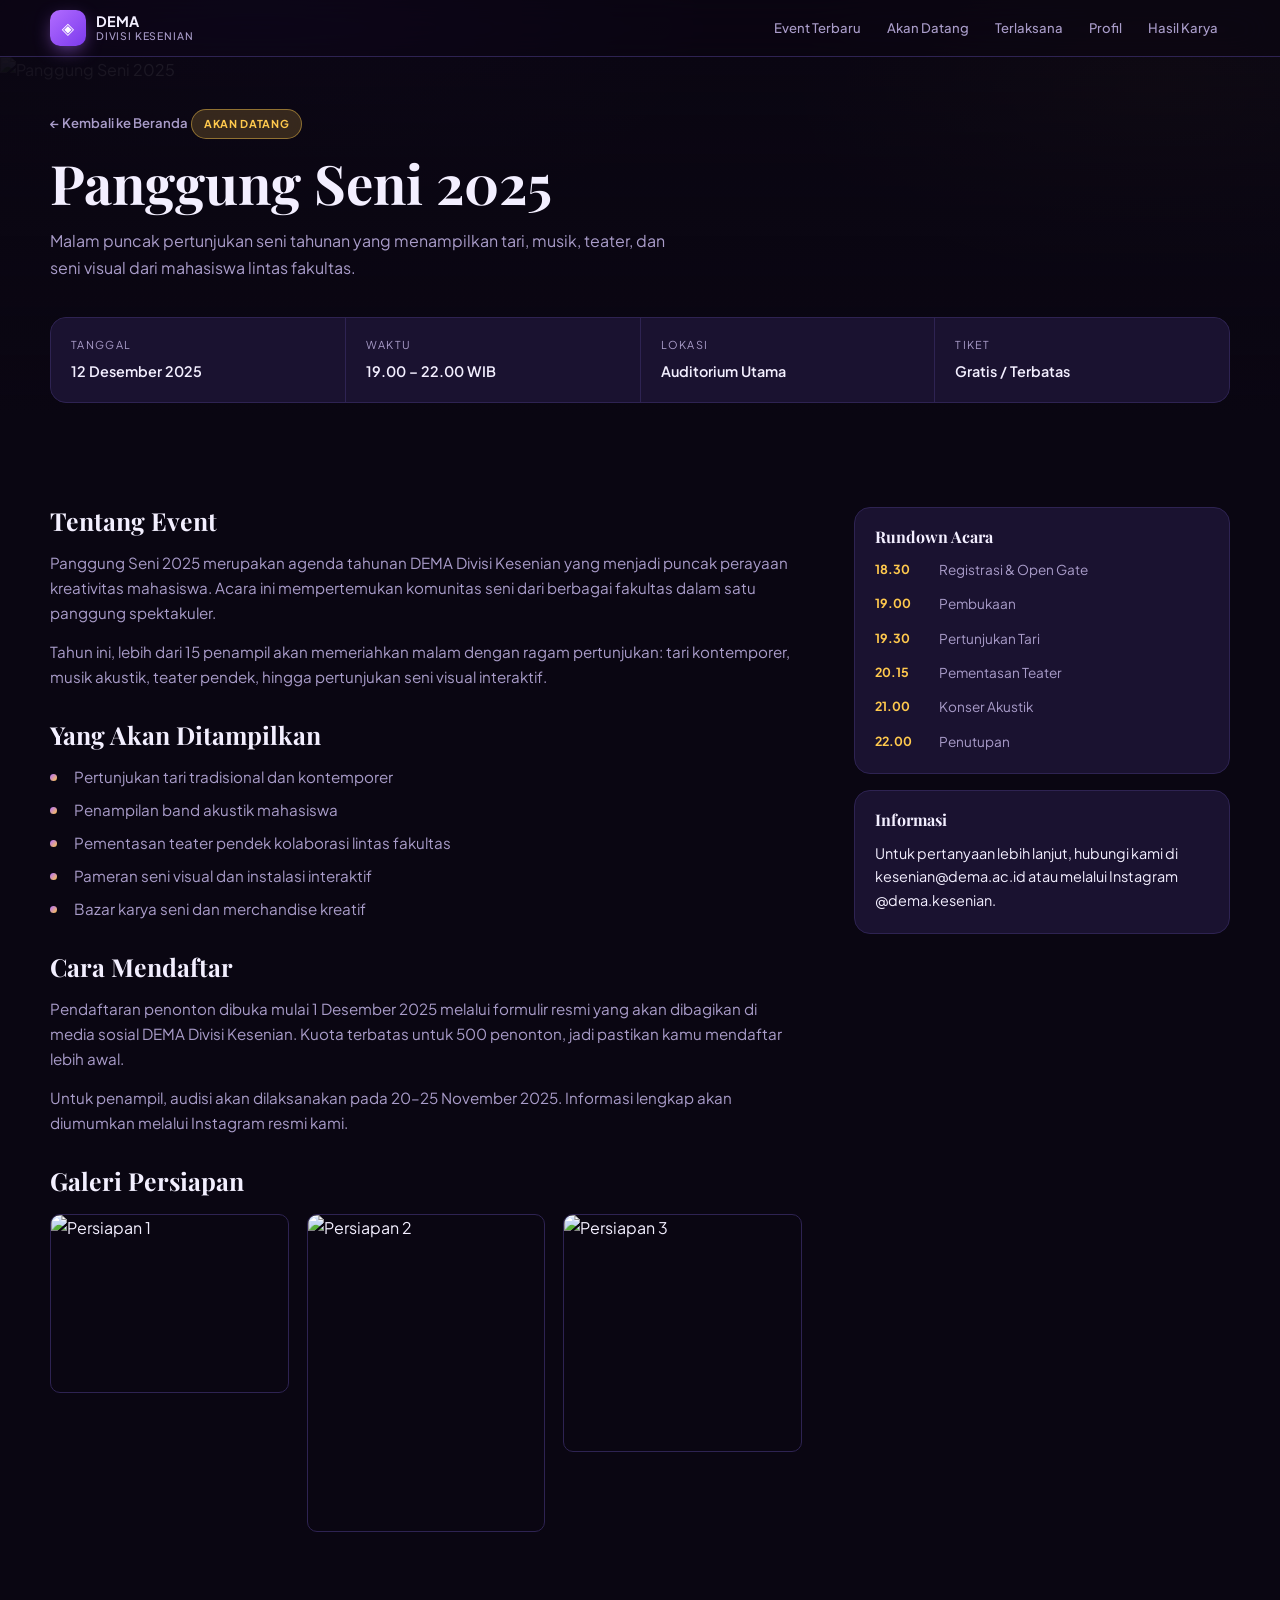
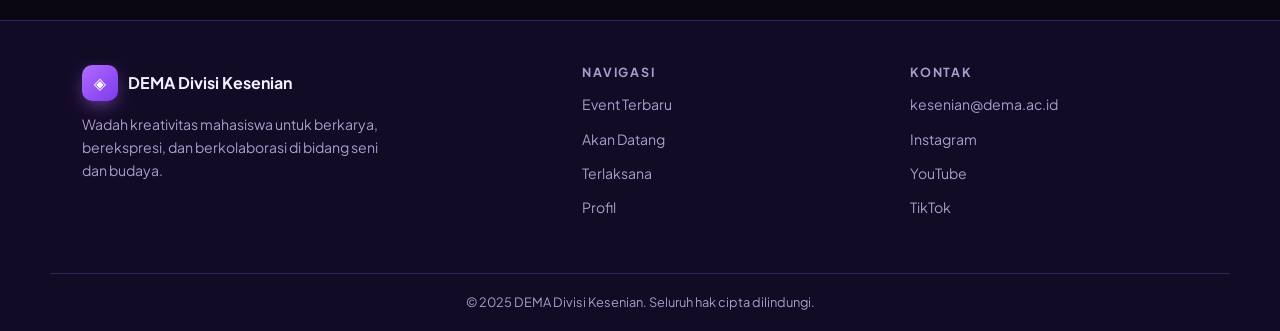
==== Event-1.html @ 5798ce96 "Rename event1.html to Event-1.html" ====
<!DOCTYPE html>
<html lang="id">
<head>
<meta charset="UTF-8">
<meta name="viewport" content="width=device-width, initial-scale=1.0">
<title>Panggung Seni 2025 — DEMA Divisi Kesenian</title>
<link rel="preconnect" href="https://fonts.googleapis.com">
<link rel="preconnect" href="https://fonts.gstatic.com" crossorigin>
<link href="https://fonts.googleapis.com/css2?family=Playfair+Display:wght@600;700;800&family=Plus+Jakarta+Sans:wght@400;500;600;700;800&display=swap" rel="stylesheet">
<link rel="stylesheet" href="style.css">
</head>
<body>

<!-- NAVBAR -->
<header class="navbar">
  <div class="nav-inner">
    <a href="index.html" class="brand">
      <span class="brand-mark">◈</span>
      <span class="brand-text">DEMA <small>Divisi Kesenian</small></span>
    </a>
    <nav class="nav-links">
      <a href="index.html#terbaru">Event Terbaru</a>
      <a href="index.html#akan-datang">Akan Datang</a>
      <a href="index.html#terlaksana">Terlaksana</a>
      <a href="index.html#profil">Profil</a>
      <a href="index.html#karya">Hasil Karya</a>
    </nav>
  </div>
</header>

<!-- EVENT HERO -->
<section class="event-hero">
  <div class="event-hero-bg">
    <img src="https://picsum.photos/seed/stageart/1600/900" alt="Panggung Seni 2025">
  </div>
  <div class="container">
    <a href="index.html" class="back-link">← Kembali ke Beranda</a>
    <span class="badge badge-upcoming">Akan Datang</span>
    <h1>Panggung Seni 2025</h1>
    <p class="lede">Malam puncak pertunjukan seni tahunan yang menampilkan tari, musik, teater, dan seni visual dari mahasiswa lintas fakultas.</p>

    <div class="event-info">
      <div class="info-item"><span class="info-label">Tanggal</span><span class="info-value">12 Desember 2025</span></div>
      <div class="info-item"><span class="info-label">Waktu</span><span class="info-value">19.00 – 22.00 WIB</span></div>
      <div class="info-item"><span class="info-label">Lokasi</span><span class="info-value">Auditorium Utama</span></div>
      <div class="info-item"><span class="info-label">Tiket</span><span class="info-value">Gratis / Terbatas</span></div>
    </div>
  </div>
</section>

<!-- KONTEN -->
<section class="article">
  <div class="container">
    <div class="article-grid">
      <div class="article-body">
        <h2>Tentang Event</h2>
        <p>Panggung Seni 2025 merupakan agenda tahunan DEMA Divisi Kesenian yang menjadi puncak perayaan kreativitas mahasiswa. Acara ini mempertemukan komunitas seni dari berbagai fakultas dalam satu panggung spektakuler.</p>
        <p>Tahun ini, lebih dari 15 penampil akan memeriahkan malam dengan ragam pertunjukan: tari kontemporer, musik akustik, teater pendek, hingga pertunjukan seni visual interaktif.</p>

        <h2>Yang Akan Ditampilkan</h2>
        <ul>
          <li>Pertunjukan tari tradisional dan kontemporer</li>
          <li>Penampilan band akustik mahasiswa</li>
          <li>Pementasan teater pendek kolaborasi lintas fakultas</li>
          <li>Pameran seni visual dan instalasi interaktif</li>
          <li>Bazar karya seni dan merchandise kreatif</li>
        </ul>

        <h2>Cara Mendaftar</h2>
        <p>Pendaftaran penonton dibuka mulai 1 Desember 2025 melalui formulir resmi yang akan dibagikan di media sosial DEMA Divisi Kesenian. Kuota terbatas untuk 500 penonton, jadi pastikan kamu mendaftar lebih awal.</p>
        <p>Untuk penampil, audisi akan dilaksanakan pada 20–25 November 2025. Informasi lengkap akan diumumkan melalui Instagram resmi kami.</p>

        <h2>Galeri Persiapan</h2>
        <div class="gallery" style="margin-top:18px;">
          <figure class="ar-43"><img src="https://picsum.photos/seed/prep1/800/600" alt="Persiapan 1"><figcaption>Latihan tari</figcaption></figure>
          <figure class="ar-tall"><img src="https://picsum.photos/seed/prep2/700/900" alt="Persiapan 2"><figcaption>Gladi panggung</figcaption></figure>
          <figure class="ar-1"><img src="https://picsum.photos/seed/prep3/700/700" alt="Persiapan 3"><figcaption>Desain kostum</figcaption></figure>
        </div>
      </div>

      <aside class="sidebar">
        <div class="side-card">
          <h3>Rundown Acara</h3>
          <ul class="timeline">
            <li><b>18.30</b><span>Registrasi &amp; Open Gate</span></li>
            <li><b>19.00</b><span>Pembukaan</span></li>
            <li><b>19.30</b><span>Pertunjukan Tari</span></li>
            <li><b>20.15</b><span>Pementasan Teater</span></li>
            <li><b>21.00</b><span>Konser Akustik</span></li>
            <li><b>22.00</b><span>Penutupan</span></li>
          </ul>
        </div>
        <div class="side-card">
          <h3>Informasi</h3>
          <p style="color:var(--muted);font-size:.9rem;">Untuk pertanyaan lebih lanjut, hubungi kami di <a href="mailto:kesenian@dema.ac.id" style="color:var(--primary);">kesenian@dema.ac.id</a> atau melalui Instagram @dema.kesenian.</p>
        </div>
      </aside>
    </div>
  </div>
</section>

<!-- FOOTER -->
<footer class="footer">
  <div class="container">
    <div class="footer-inner">
      <div>
        <div class="footer-brand"><span class="brand-mark">◈</span><strong>DEMA Divisi Kesenian</strong></div>
        <p>Wadah kreativitas mahasiswa untuk berkarya, berekspresi, dan berkolaborasi di bidang seni dan budaya.</p>
      </div>
      <div>
        <h4>Navigasi</h4>
        <ul>
          <li><a href="index.html#terbaru">Event Terbaru</a></li>
          <li><a href="index.html#akan-datang">Akan Datang</a></li>
          <li><a href="index.html#terlaksana">Terlaksana</a></li>
          <li><a href="index.html#profil">Profil</a></li>
        </ul>
      </div>
      <div>
        <h4>Kontak</h4>
        <ul>
          <li><a href="mailto:kesenian@dema.ac.id">kesenian@dema.ac.id</a></li>
          <li><a href="#">Instagram</a></li>
          <li><a href="#">YouTube</a></li>
          <li><a href="#">TikTok</a></li>
        </ul>
      </div>
    </div>
    <div class="footer-bottom">© 2025 DEMA Divisi Kesenian. Seluruh hak cipta dilindungi.</div>
  </div>
</footer>

</body>
</html>
---- style.css ----
/* ==========================================================================
   DEMA Divisi Kesenian
   ========================================================================== */

*, *::before, *::after { box-sizing: border-box; margin: 0; padding: 0; }

:root {
  --bg: #0a0612;
  --bg-elev: #120b26;
  --surface: #1a1230;
  --surface-hi: #241a42;
  --line: #2e2352;
  --purple: #b16cff;
  --purple-deep: #7c3aed;
  --gold: #ffc94d;
  --mint: #4ade80;
  --text: #f3efff;
  --text-dim: #a99cc9;

  --gutter: 20px;
  --content: 1180px;

  --r-sm: 10px;
  --r-md: 16px;
  --r-lg: 24px;
  --r-pill: 999px;

  --font-display: 'Playfair Display', Georgia, serif;
  --font-body: 'Plus Jakarta Sans', system-ui, sans-serif;

  --glow: 0 12px 40px -12px rgba(177, 108, 255, 0.5);
  --glow-strong: 0 20px 60px -15px rgba(177, 108, 255, 0.7);
}

html {
  scroll-behavior: smooth;
  scroll-padding-top: 100px;
}

body {
  font-family: var(--font-body);
  background: var(--bg);
  color: var(--text);
  line-height: 1.65;
  -webkit-font-smoothing: antialiased;
  overflow-x: hidden;
  background-image:
    radial-gradient(50% 40% at 20% 0%, rgba(124, 58, 237, 0.14), transparent 70%),
    radial-gradient(40% 30% at 90% 10%, rgba(255, 201, 77, 0.07), transparent 70%);
  background-attachment: fixed;
}

img { display: block; max-width: 100%; }
a { color: inherit; text-decoration: none; }
ul { list-style: none; }

h1, h2, h3, h4 {
  font-family: var(--font-display);
  font-weight: 700;
  line-height: 1.15;
}

.container,
.nav-inner,
.footer-inner {
  width: min(100% - var(--gutter) * 2, var(--content));
  margin-inline: auto;
}

/* Navbar */
.navbar {
  position: sticky;
  top: 0;
  z-index: 100;
  background: rgba(10, 6, 18, 0.82);
  backdrop-filter: blur(20px) saturate(140%);
  border-bottom: 1px solid var(--line);
}

.nav-inner {
  display: flex;
  flex-direction: column;
  gap: 6px;
  padding: 10px 0 10px;
}

.brand {
  display: flex;
  align-items: center;
  gap: 10px;
  font-weight: 700;
  align-self: flex-start;
}

.brand-mark {
  display: grid;
  place-items: center;
  width: 36px;
  height: 36px;
  border-radius: 10px;
  background: linear-gradient(135deg, var(--purple), var(--purple-deep));
  color: #fff;
  font-size: 1rem;
  box-shadow: 0 6px 20px -6px rgba(177, 108, 255, 0.85);
  transition: transform 0.4s cubic-bezier(0.34, 1.56, 0.64, 1);
}

.brand:hover .brand-mark { transform: rotate(-10deg) scale(1.08); }

.brand-text {
  display: flex;
  flex-direction: column;
  line-height: 1.1;
  font-size: 0.9rem;
}

.brand-text small {
  font-size: 0.65rem;
  color: var(--text-dim);
  font-weight: 500;
  letter-spacing: 0.08em;
  text-transform: uppercase;
}

.nav-links {
  display: flex;
  gap: 2px;
  overflow-x: auto;
  scrollbar-width: none;
  padding-bottom: 2px;
}

.nav-links::-webkit-scrollbar { display: none; }

.nav-links a {
  padding: 5px 10px;
  border-radius: var(--r-pill);
  font-size: 0.75rem;
  font-weight: 500;
  color: var(--text-dim);
  white-space: nowrap;
  transition: color 0.2s, background 0.2s;
}

.nav-links a:hover {
  color: var(--text);
  background: rgba(177, 108, 255, 0.15);
}

/* Buttons */
.btn {
  display: inline-flex;
  align-items: center;
  gap: 8px;
  padding: 12px 24px;
  border-radius: var(--r-pill);
  font-family: var(--font-body);
  font-size: 0.9rem;
  font-weight: 600;
  border: 1px solid transparent;
  cursor: pointer;
  white-space: nowrap;
  position: relative;
  overflow: hidden;
  transition: transform 0.25s, box-shadow 0.25s, background 0.25s, border-color 0.25s;
}

.btn-primary {
  background: linear-gradient(135deg, var(--purple), var(--purple-deep));
  color: #fff;
  box-shadow: var(--glow);
}

.btn-primary::after {
  content: "";
  position: absolute;
  inset: 0;
  background: linear-gradient(135deg, transparent 40%, rgba(255, 255, 255, 0.3));
  opacity: 0;
  transition: opacity 0.3s;
}

.btn-primary:hover {
  transform: translateY(-2px);
  box-shadow: var(--glow-strong);
}

.btn-primary:hover::after { opacity: 1; }

.btn-ghost {
  border-color: var(--line);
  color: var(--text);
  background: rgba(255, 255, 255, 0.03);
}

.btn-ghost:hover {
  border-color: var(--purple);
  color: #fff;
  background: rgba(177, 108, 255, 0.1);
}

/* Hero */
.hero {
  position: relative;
  overflow: hidden;
  padding: 72px 0 64px;
  text-align: center;
}

.hero-bg {
  position: absolute;
  inset: 0;
  z-index: -1;
  background:
    radial-gradient(70% 50% at 30% 0%, rgba(124, 58, 237, 0.4), transparent 70%),
    radial-gradient(50% 40% at 90% 30%, rgba(255, 201, 77, 0.13), transparent 70%);
}

.hero-bg::before {
  content: "";
  position: absolute;
  inset: 0;
  background-image: radial-gradient(rgba(177, 108, 255, 0.09) 1px, transparent 1px);
  background-size: 30px 30px;
  mask-image: radial-gradient(70% 60% at 50% 30%, #000, transparent);
}

.hero-bg::after {
  content: "";
  position: absolute;
  width: 380px;
  height: 380px;
  border-radius: 50%;
  top: -100px;
  right: -120px;
  background: radial-gradient(circle, rgba(177, 108, 255, 0.3), transparent 70%);
  filter: blur(30px);
  animation: drift 18s ease-in-out infinite alternate;
}

@keyframes drift {
  0%   { transform: translate(0, 0) scale(1); }
  100% { transform: translate(-70px, 90px) scale(1.15); }
}

.eyebrow {
  display: inline-block;
  padding: 6px 14px;
  border-radius: var(--r-pill);
  border: 1px solid var(--line);
  background: rgba(177, 108, 255, 0.1);
  color: var(--purple);
  font-size: 0.72rem;
  font-weight: 600;
  letter-spacing: 0.12em;
  text-transform: uppercase;
  margin-bottom: 18px;
}

.hero h1 {
  font-size: clamp(2rem, 7vw, 4.2rem);
  letter-spacing: -0.02em;
}

.hero h1 span {
  background: linear-gradient(135deg, var(--purple) 15%, var(--gold) 50%, var(--purple) 85%);
  background-size: 220% 220%;
  -webkit-background-clip: text;
  background-clip: text;
  color: transparent;
  animation: shift 7s ease-in-out infinite;
}

@keyframes shift {
  0%, 100% { background-position: 0% 50%; }
  50%      { background-position: 100% 50%; }
}

.hero p {
  max-width: 540px;
  margin: 16px auto 0;
  color: var(--text-dim);
  font-size: 0.98rem;
}

.hero-actions {
  display: flex;
  gap: 12px;
  justify-content: center;
  flex-wrap: wrap;
  margin-top: 26px;
}

/* Sections */
.section { padding: 60px 0; }

.section-alt {
  background: linear-gradient(180deg, transparent, rgba(18, 11, 38, 0.65), transparent);
}

.section-head {
  max-width: 620px;
  margin-bottom: 32px;
}

.section-head.center {
  margin-inline: auto;
  text-align: center;
}

.section-kicker {
  display: inline-flex;
  align-items: center;
  gap: 8px;
  font-size: 0.72rem;
  font-weight: 600;
  letter-spacing: 0.14em;
  text-transform: uppercase;
  color: var(--purple);
  margin-bottom: 10px;
}

.section-kicker::before {
  content: "";
  width: 20px;
  height: 2px;
  background: var(--purple);
  border-radius: 2px;
}

.section-head.center .section-kicker::before { display: none; }

.section-head h2 { font-size: clamp(1.55rem, 5vw, 2.6rem); }

.section-head p {
  color: var(--text-dim);
  margin-top: 10px;
  font-size: 0.95rem;
}

/* Badges */
.badge {
  position: absolute;
  top: 14px;
  left: 14px;
  z-index: 2;
  padding: 5px 12px;
  border-radius: var(--r-pill);
  font-size: 0.68rem;
  font-weight: 700;
  letter-spacing: 0.06em;
  text-transform: uppercase;
  backdrop-filter: blur(10px);
}

.badge-upcoming {
  background: rgba(255, 201, 77, 0.18);
  color: var(--gold);
  border: 1px solid rgba(255, 201, 77, 0.45);
}

.badge-done {
  background: rgba(74, 222, 128, 0.15);
  color: var(--mint);
  border: 1px solid rgba(74, 222, 128, 0.4);
}

.badge-new {
  background: rgba(177, 108, 255, 0.2);
  color: #c084fc;
  border: 1px solid rgba(177, 108, 255, 0.5);
}

/* Featured */
.featured {
  display: grid;
  grid-template-columns: 1fr;
  background: var(--surface);
  border: 1px solid var(--line);
  border-radius: var(--r-lg);
  overflow: hidden;
  box-shadow: var(--glow);
  transition: transform 0.4s, border-color 0.4s, box-shadow 0.4s;
}

.featured:hover {
  transform: translateY(-4px);
  border-color: rgba(177, 108, 255, 0.5);
  box-shadow: var(--glow-strong);
}

.featured-media {
  position: relative;
  aspect-ratio: 16 / 10;
  overflow: hidden;
}

.featured-media img {
  width: 100%;
  height: 100%;
  object-fit: cover;
  transition: transform 0.7s cubic-bezier(0.2, 0.8, 0.2, 1);
}

.featured:hover .featured-media img { transform: scale(1.06); }

.featured-body {
  padding: 26px 22px;
  display: flex;
  flex-direction: column;
  justify-content: center;
}

.featured-body h3 {
  font-size: clamp(1.4rem, 4vw, 2.2rem);
  margin: 12px 0;
}

.featured-body p {
  color: var(--text-dim);
  font-size: 0.95rem;
  margin-bottom: 20px;
}

/* Event grid */
.event-grid {
  display: grid;
  grid-template-columns: 1fr;
  gap: 22px;
}

.event-card {
  background: var(--surface);
  border: 1px solid var(--line);
  border-radius: var(--r-md);
  overflow: hidden;
  display: flex;
  flex-direction: column;
  transition: transform 0.35s, border-color 0.35s, box-shadow 0.35s;
}

.event-card:hover {
  transform: translateY(-5px);
  border-color: rgba(177, 108, 255, 0.5);
  box-shadow: var(--glow);
}

.event-media {
  position: relative;
  display: block;
  aspect-ratio: 16 / 10;
  overflow: hidden;
}

.event-media img {
  width: 100%;
  height: 100%;
  object-fit: cover;
  transition: transform 0.6s cubic-bezier(0.2, 0.8, 0.2, 1);
}

.event-card:hover .event-media img { transform: scale(1.08); }

.event-body {
  padding: 20px;
  display: flex;
  flex-direction: column;
  flex: 1;
}

.event-meta {
  display: flex;
  flex-wrap: wrap;
  gap: 4px 14px;
  font-size: 0.75rem;
  color: var(--text-dim);
  margin-bottom: 8px;
}

.event-meta span {
  display: inline-flex;
  align-items: center;
  gap: 6px;
}

.event-body h3 {
  font-size: 1.15rem;
  margin-bottom: 8px;
}

.event-body h3 a { transition: color 0.2s; }
.event-body h3 a:hover { color: var(--purple); }

.event-body p {
  color: var(--text-dim);
  font-size: 0.88rem;
  flex: 1;
  margin-bottom: 16px;
}

.link-arrow {
  display: inline-flex;
  align-items: center;
  gap: 6px;
  font-weight: 600;
  font-size: 0.85rem;
  color: var(--purple);
  transition: gap 0.2s, color 0.2s;
}

.link-arrow:hover {
  gap: 12px;
  color: var(--gold);
}

/* Profile */
.profile-grid {
  display: grid;
  grid-template-columns: 1fr;
  gap: 30px;
  align-items: center;
}

.profile-media {
  position: relative;
  border-radius: var(--r-lg);
  overflow: hidden;
  border: 1px solid var(--line);
  aspect-ratio: 4 / 5;
}

.profile-media img {
  width: 100%;
  height: 100%;
  object-fit: cover;
}

.profile-media::after {
  content: "";
  position: absolute;
  inset: 0;
  background: linear-gradient(180deg, transparent 50%, rgba(10, 6, 18, 0.85));
}

.profile-text h2 {
  font-size: clamp(1.55rem, 5vw, 2.4rem);
  margin-bottom: 14px;
}

.profile-text p {
  color: var(--text-dim);
  font-size: 0.95rem;
  margin-bottom: 12px;
}

.profile-stats {
  display: grid;
  grid-template-columns: repeat(3, 1fr);
  gap: 8px;
  margin-top: 24px;
}

.stat {
  background: var(--surface);
  border: 1px solid var(--line);
  border-radius: var(--r-sm);
  padding: 12px 6px;
  text-align: center;
  transition: border-color 0.3s, background 0.3s, transform 0.3s;
}

.stat:hover {
  border-color: var(--purple);
  background: var(--surface-hi);
  transform: translateY(-2px);
}

.stat b {
  display: block;
  font-family: var(--font-display);
  font-size: 1.5rem;
  background: linear-gradient(135deg, var(--purple), var(--gold));
  -webkit-background-clip: text;
  background-clip: text;
  color: transparent;
}

.stat span {
  display: block;
  margin-top: 4px;
  font-size: 0.65rem;
  line-height: 1.25;
  color: var(--text-dim);
}

/* Gallery */
.gallery {
  columns: 1;
  column-gap: 14px;
}

.gallery figure {
  margin: 0 0 14px;
  break-inside: avoid;
  position: relative;
  border-radius: var(--r-sm);
  overflow: hidden;
  border: 1px solid var(--line);
  transition: border-color 0.3s, transform 0.3s;
}

.gallery figure:hover {
  border-color: rgba(177, 108, 255, 0.6);
  transform: translateY(-3px);
}

.gallery img {
  width: 100%;
  height: 100%;
  object-fit: cover;
  transition: transform 0.5s;
}

.gallery figure:hover img { transform: scale(1.06); }

.gallery figcaption {
  position: absolute;
  inset: auto 0 0 0;
  padding: 24px 14px 12px;
  background: linear-gradient(180deg, transparent, rgba(10, 6, 18, 0.95));
  font-size: 0.8rem;
  font-weight: 600;
  opacity: 0;
  transition: opacity 0.3s;
}

.gallery figure:hover figcaption { opacity: 1; }

.ar-1    { aspect-ratio: 1 / 1; }
.ar-tall { aspect-ratio: 3 / 4; }
.ar-wide { aspect-ratio: 16 / 9; }
.ar-43   { aspect-ratio: 4 / 3; }
.ar-32   { aspect-ratio: 3 / 2; }

/* Footer */
.footer {
  background: var(--bg-elev);
  border-top: 1px solid var(--line);
  padding: 44px 0 0;
}

.footer-inner {
  display: grid;
  grid-template-columns: 1fr;
  gap: 30px;
  padding-bottom: 32px;
}

.footer h4 {
  font-family: var(--font-body);
  font-size: 0.78rem;
  letter-spacing: 0.14em;
  text-transform: uppercase;
  color: var(--text-dim);
  margin-bottom: 12px;
}

.footer p {
  color: var(--text-dim);
  font-size: 0.88rem;
  max-width: 320px;
}

.footer ul li { margin-bottom: 8px; }

.footer ul a {
  color: var(--text-dim);
  font-size: 0.88rem;
  transition: color 0.2s;
}

.footer ul a:hover { color: var(--purple); }

.footer-brand {
  display: flex;
  align-items: center;
  gap: 10px;
  margin-bottom: 12px;
}

.footer-bottom {
  border-top: 1px solid var(--line);
  padding: 18px 0;
  text-align: center;
  font-size: 0.8rem;
  color: var(--text-dim);
}

/* Event detail page */
.event-hero {
  position: relative;
  padding: 52px 0 44px;
  overflow: hidden;
}

.event-hero-bg {
  position: absolute;
  inset: 0;
  z-index: -1;
}

.event-hero-bg img {
  width: 100%;
  height: 100%;
  object-fit: cover;
}

.event-hero-bg::after {
  content: "";
  position: absolute;
  inset: 0;
  background:
    linear-gradient(180deg, rgba(10, 6, 18, 0.5), var(--bg) 92%),
    linear-gradient(90deg, rgba(10, 6, 18, 0.9), rgba(10, 6, 18, 0.4));
}

.back-link {
  display: inline-flex;
  align-items: center;
  gap: 6px;
  font-size: 0.82rem;
  font-weight: 600;
  color: var(--text-dim);
  margin-bottom: 18px;
  transition: color 0.2s, gap 0.2s;
}

.back-link:hover {
  color: var(--purple);
  gap: 10px;
}

.event-hero .badge {
  position: static;
  display: inline-block;
  margin-bottom: 12px;
}

.event-hero h1 {
  font-size: clamp(1.8rem, 6vw, 3.4rem);
  max-width: 820px;
}

.event-hero .lede {
  color: var(--text-dim);
  font-size: 1rem;
  max-width: 640px;
  margin-top: 14px;
}

.event-info {
  display: grid;
  grid-template-columns: repeat(2, 1fr);
  gap: 1px;
  margin-top: 28px;
  background: var(--line);
  border: 1px solid var(--line);
  border-radius: var(--r-md);
  overflow: hidden;
}

.info-item {
  background: var(--surface);
  padding: 14px 16px;
}

.info-label {
  display: block;
  font-size: 0.68rem;
  letter-spacing: 0.12em;
  text-transform: uppercase;
  color: var(--text-dim);
  margin-bottom: 4px;
}

.info-value {
  font-weight: 600;
  font-size: 0.9rem;
}

.article {
  padding: 44px 0 64px;
}

.article-grid {
  display: grid;
  grid-template-columns: 1fr;
  gap: 32px;
  align-items: start;
}

.article-body h2 {
  font-size: 1.35rem;
  margin: 26px 0 12px;
}

.article-body h2:first-child { margin-top: 0; }

.article-body p {
  color: var(--text-dim);
  font-size: 0.95rem;
  margin-bottom: 14px;
}

.article-body ul { margin: 0 0 16px; }

.article-body ul li {
  position: relative;
  padding-left: 24px;
  margin-bottom: 8px;
  color: var(--text-dim);
  font-size: 0.95rem;
}

.article-body ul li::before {
  content: "";
  position: absolute;
  left: 0;
  top: 10px;
  width: 7px;
  height: 7px;
  border-radius: 50%;
  background: linear-gradient(135deg, var(--purple), var(--gold));
}

.sidebar {
  display: flex;
  flex-direction: column;
  gap: 16px;
}

.side-card {
  background: var(--surface);
  border: 1px solid var(--line);
  border-radius: var(--r-md);
  padding: 20px;
}

.side-card h3 {
  font-size: 1rem;
  margin-bottom: 12px;
}

.timeline {
  display: flex;
  flex-direction: column;
  gap: 12px;
}

.timeline li {
  display: flex;
  gap: 12px;
  font-size: 0.85rem;
}

.timeline b {
  color: var(--gold);
  font-family: var(--font-body);
  font-size: 0.78rem;
  font-weight: 700;
  min-width: 52px;
}

.timeline span { color: var(--text-dim); }

/* Tablet, 640px and up */
@media (min-width: 640px) {
  :root {
    --gutter: 32px;
  }

  html { scroll-padding-top: 88px; }

  .nav-inner {
    flex-direction: row;
    align-items: center;
    justify-content: space-between;
    gap: 16px;
    padding: 10px 0;
  }

  .brand { align-self: auto; }

  .nav-links {
    overflow-x: visible;
    flex-wrap: wrap;
    justify-content: flex-end;
    padding-bottom: 0;
  }

  .nav-links a {
    padding: 6px 12px;
    font-size: 0.82rem;
  }

  .hero { padding: 110px 0 90px; }
  .hero p { font-size: 1.05rem; }

  .section { padding: 88px 0; }
  .section-head { margin-bottom: 44px; }

  .featured { grid-template-columns: 1.05fr 1fr; }
  .featured-media {
    aspect-ratio: auto;
    position: relative;
    min-height: 380px;
  }
  .featured-media img {
    position: absolute;
    inset: 0;
    width: 100%;
    height: 100%;
  }
  .featured-body { padding: 40px 36px; }

  .event-grid {
    grid-template-columns: repeat(2, 1fr);
    gap: 24px;
  }

  .profile-grid { gap: 44px; }
  .profile-stats { gap: 12px; margin-top: 28px; }
  .stat { padding: 16px 10px; }
  .stat b { font-size: 1.75rem; }
  .stat span { font-size: 0.72rem; }

  .gallery {
    columns: 2;
    column-gap: 16px;
  }
  .gallery figure { margin-bottom: 16px; }

  .footer-inner {
    grid-template-columns: 1.6fr 1fr 1fr;
    gap: 40px;
    padding-bottom: 44px;
  }

  .event-info {
    grid-template-columns: repeat(4, 1fr);
    margin-top: 36px;
  }
  .info-item { padding: 18px 20px; }

  .article { padding: 60px 0 88px; }
  .article-body h2 { font-size: 1.55rem; margin: 32px 0 14px; }
}

/* Desktop, 960px and up */
@media (min-width: 960px) {
  .event-grid { grid-template-columns: repeat(auto-fill, minmax(300px, 1fr)); }

  .profile-grid {
    grid-template-columns: 1fr 1fr;
    gap: 56px;
  }

  .article-grid {
    grid-template-columns: 2fr 1fr;
    gap: 52px;
  }

  .sidebar {
    position: sticky;
    top: 96px;
  }

  .gallery {
    columns: 3;
    column-gap: 18px;
  }
  .gallery figure { margin-bottom: 18px; }
}

/* Large, 1200px and up */
@media (min-width: 1200px) {
  .hero { padding: 140px 0 110px; }
  .featured-body { padding: 48px 44px; }
}
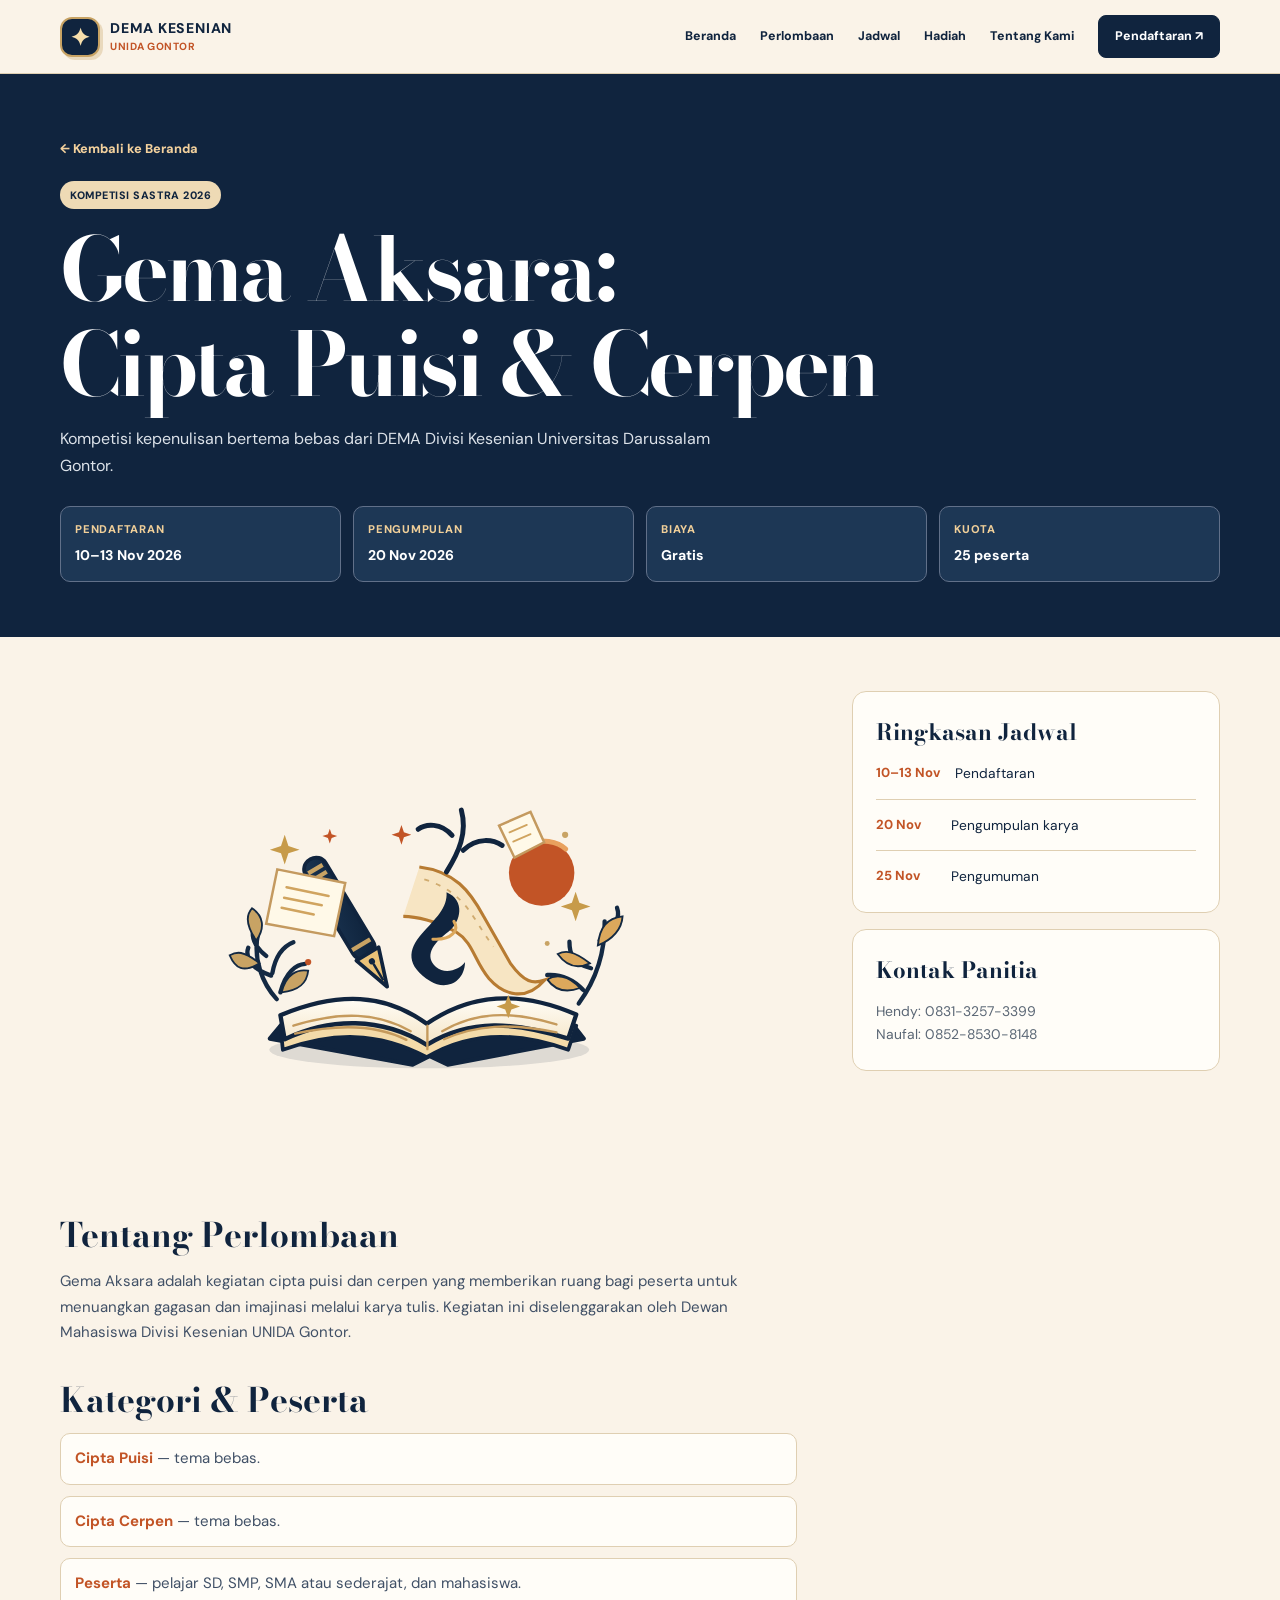
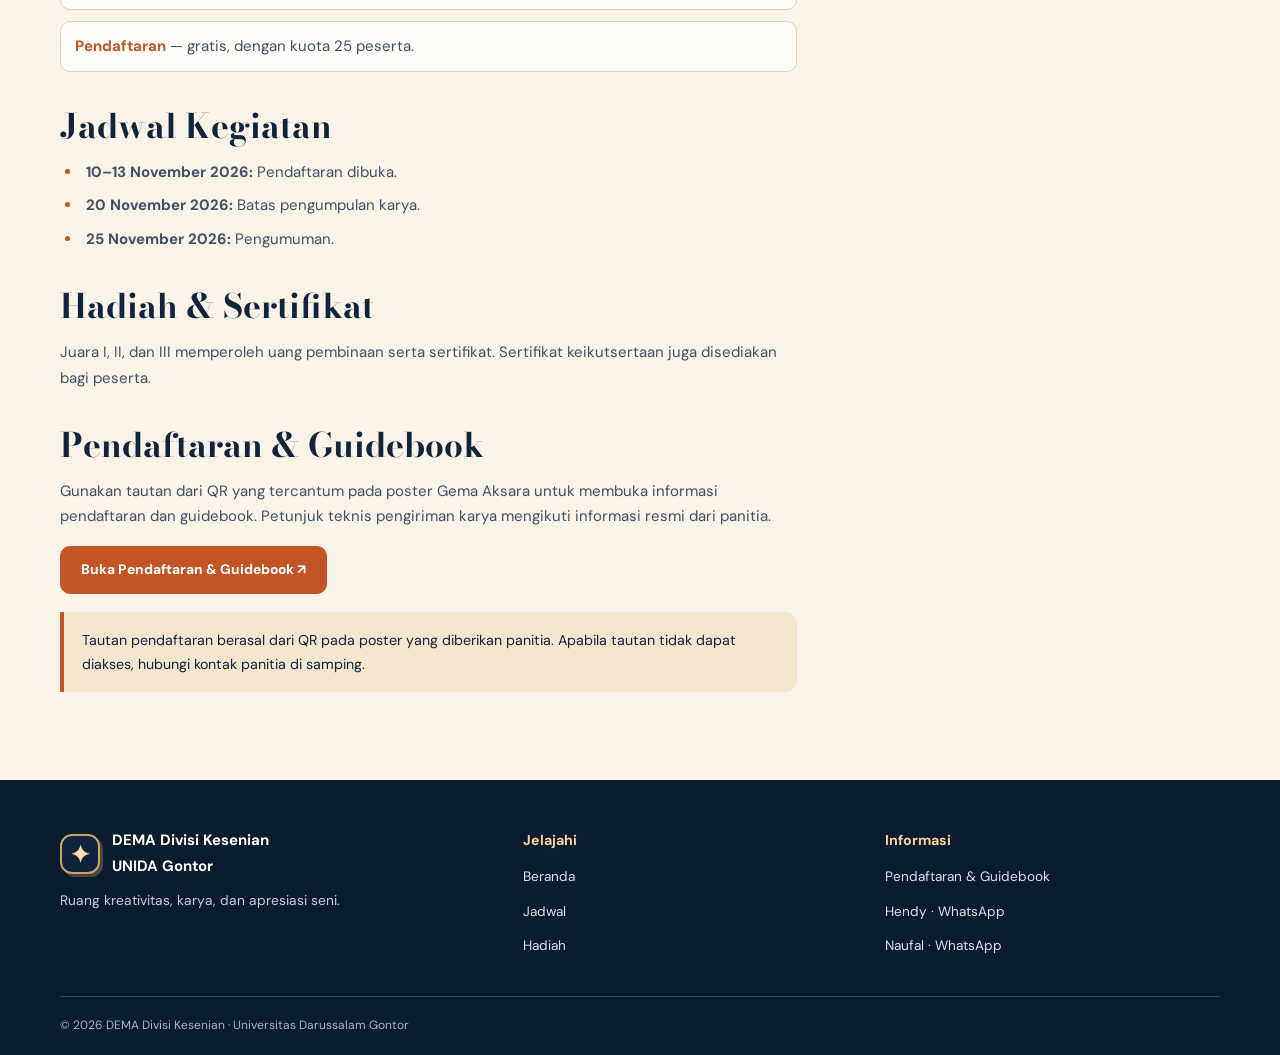
==== commit f6648841: "Update event detail to Gema Aksara 2026 with consistent mobile design" ====
--- a/Event-1.html
+++ b/Event-1.html
@@ -1,134 +1,118 @@
 <!DOCTYPE html>
 <html lang="id">
 <head>
-<meta charset="UTF-8">
-<meta name="viewport" content="width=device-width, initial-scale=1.0">
-<title>Panggung Seni 2025 — DEMA Divisi Kesenian</title>
-<link rel="preconnect" href="https://fonts.googleapis.com">
-<link rel="preconnect" href="https://fonts.gstatic.com" crossorigin>
-<link href="https://fonts.googleapis.com/css2?family=Playfair+Display:wght@600;700;800&family=Plus+Jakarta+Sans:wght@400;500;600;700;800&display=swap" rel="stylesheet">
-<link rel="stylesheet" href="style.css">
+  <meta charset="UTF-8">
+  <meta name="viewport" content="width=device-width, initial-scale=1">
+  <meta name="theme-color" content="#10243e">
+  <meta name="description" content="Detail dan panduan Gema Aksara 2026, perlombaan cipta puisi dan cerpen DEMA Divisi Kesenian UNIDA Gontor.">
+  <title>Detail Gema Aksara 2026 — DEMA Divisi Kesenian</title>
+  <link rel="preconnect" href="https://fonts.googleapis.com">
+  <link rel="preconnect" href="https://fonts.gstatic.com" crossorigin>
+  <link href="https://fonts.googleapis.com/css2?family=Bodoni+Moda:wght@600;700;800&family=DM+Sans:wght@400;500;600;700;800&display=swap" rel="stylesheet">
+  <link rel="stylesheet" href="style.css">
 </head>
 <body>
-
-<!-- NAVBAR -->
-<header class="navbar">
-  <div class="nav-inner">
-    <a href="index.html" class="brand">
-      <span class="brand-mark">◈</span>
-      <span class="brand-text">DEMA <small>Divisi Kesenian</small></span>
+<a class="skip-link" href="#main">Lewati navigasi</a>
+<header class="site-header">
+  <div class="header-inner">
+    <a href="index.html" class="site-brand" aria-label="Kembali ke beranda">
+      <span class="brand-icon" aria-hidden="true">✦</span>
+      <span class="brand-title">DEMA KESENIAN<small>UNIDA GONTOR</small></span>
     </a>
-    <nav class="nav-links">
-      <a href="index.html#terbaru">Event Terbaru</a>
-      <a href="index.html#akan-datang">Akan Datang</a>
-      <a href="index.html#terlaksana">Terlaksana</a>
-      <a href="index.html#profil">Profil</a>
-      <a href="index.html#karya">Hasil Karya</a>
+    <nav class="nav-desktop" aria-label="Navigasi utama">
+      <a href="index.html#beranda">Beranda</a>
+      <a href="index.html#lomba">Perlombaan</a>
+      <a href="index.html#jadwal">Jadwal</a>
+      <a href="index.html#hadiah">Hadiah</a>
+      <a href="index.html#profil">Tentang Kami</a>
+      <a class="nav-cta" href="#pendaftaran">Pendaftaran ↗</a>
     </nav>
+    <details class="mobile-nav">
+      <summary aria-label="Buka menu navigasi">Menu <span aria-hidden="true">☰</span></summary>
+      <nav aria-label="Navigasi seluler">
+        <a href="index.html">Beranda</a>
+        <a href="#tentang">Tentang Lomba</a>
+        <a href="#timeline">Jadwal</a>
+        <a href="#penghargaan">Hadiah</a>
+        <a href="#pendaftaran">Pendaftaran</a>
+      </nav>
+    </details>
   </div>
 </header>
 
-<!-- EVENT HERO -->
-<section class="event-hero">
-  <div class="event-hero-bg">
-    <img src="https://picsum.photos/seed/stageart/1600/900" alt="Panggung Seni 2025">
-  </div>
-  <div class="container">
-    <a href="index.html" class="back-link">← Kembali ke Beranda</a>
-    <span class="badge badge-upcoming">Akan Datang</span>
-    <h1>Panggung Seni 2025</h1>
-    <p class="lede">Malam puncak pertunjukan seni tahunan yang menampilkan tari, musik, teater, dan seni visual dari mahasiswa lintas fakultas.</p>
+<main id="main">
+  <section class="event-hero" aria-labelledby="event-title">
+    <div class="container">
+      <a href="index.html" class="back-link">← Kembali ke Beranda</a><br>
+      <span class="badge badge-upcoming">Kompetisi Sastra 2026</span>
+      <h1 id="event-title">Gema Aksara:<br>Cipta Puisi &amp; Cerpen</h1>
+      <p class="lede">Kompetisi kepenulisan bertema bebas dari DEMA Divisi Kesenian Universitas Darussalam Gontor.</p>
+      <div class="event-info">
+        <div class="info-item"><span class="info-label">Pendaftaran</span><span class="info-value">10–13 Nov 2026</span></div>
+        <div class="info-item"><span class="info-label">Pengumpulan</span><span class="info-value">20 Nov 2026</span></div>
+        <div class="info-item"><span class="info-label">Biaya</span><span class="info-value">Gratis</span></div>
+        <div class="info-item"><span class="info-label">Kuota</span><span class="info-value">25 peserta</span></div>
+      </div>
+    </div>
+  </section>
 
-    <div class="event-info">
-      <div class="info-item"><span class="info-label">Tanggal</span><span class="info-value">12 Desember 2025</span></div>
-      <div class="info-item"><span class="info-label">Waktu</span><span class="info-value">19.00 – 22.00 WIB</span></div>
-      <div class="info-item"><span class="info-label">Lokasi</span><span class="info-value">Auditorium Utama</span></div>
-      <div class="info-item"><span class="info-label">Tiket</span><span class="info-value">Gratis / Terbatas</span></div>
-    </div>
-  </div>
-</section>
-
-<!-- KONTEN -->
-<section class="article">
-  <div class="container">
-    <div class="article-grid">
+  <section class="article">
+    <div class="container article-grid">
       <div class="article-body">
-        <h2>Tentang Event</h2>
-        <p>Panggung Seni 2025 merupakan agenda tahunan DEMA Divisi Kesenian yang menjadi puncak perayaan kreativitas mahasiswa. Acara ini mempertemukan komunitas seni dari berbagai fakultas dalam satu panggung spektakuler.</p>
-        <p>Tahun ini, lebih dari 15 penampil akan memeriahkan malam dengan ragam pertunjukan: tari kontemporer, musik akustik, teater pendek, hingga pertunjukan seni visual interaktif.</p>
-
-        <h2>Yang Akan Ditampilkan</h2>
+        <img class="detail-illustration" src="assets/gema-aksara.svg" alt="Ilustrasi buku dan pena untuk lomba sastra" width="680" height="520">
+        <h2 id="tentang">Tentang Perlombaan</h2>
+        <p>Gema Aksara adalah kegiatan cipta puisi dan cerpen yang memberikan ruang bagi peserta untuk menuangkan gagasan dan imajinasi melalui karya tulis. Kegiatan ini diselenggarakan oleh Dewan Mahasiswa Divisi Kesenian UNIDA Gontor.</p>
+        <h2>Kategori &amp; Peserta</h2>
+        <ul class="key-list">
+          <li><strong>Cipta Puisi</strong> — tema bebas.</li>
+          <li><strong>Cipta Cerpen</strong> — tema bebas.</li>
+          <li><strong>Peserta</strong> — pelajar SD, SMP, SMA atau sederajat, dan mahasiswa.</li>
+          <li><strong>Pendaftaran</strong> — gratis, dengan kuota 25 peserta.</li>
+        </ul>
+        <h2 id="timeline">Jadwal Kegiatan</h2>
         <ul>
-          <li>Pertunjukan tari tradisional dan kontemporer</li>
-          <li>Penampilan band akustik mahasiswa</li>
-          <li>Pementasan teater pendek kolaborasi lintas fakultas</li>
-          <li>Pameran seni visual dan instalasi interaktif</li>
-          <li>Bazar karya seni dan merchandise kreatif</li>
+          <li><strong>10–13 November 2026:</strong> Pendaftaran dibuka.</li>
+          <li><strong>20 November 2026:</strong> Batas pengumpulan karya.</li>
+          <li><strong>25 November 2026:</strong> Pengumuman.</li>
         </ul>
-
-        <h2>Cara Mendaftar</h2>
-        <p>Pendaftaran penonton dibuka mulai 1 Desember 2025 melalui formulir resmi yang akan dibagikan di media sosial DEMA Divisi Kesenian. Kuota terbatas untuk 500 penonton, jadi pastikan kamu mendaftar lebih awal.</p>
-        <p>Untuk penampil, audisi akan dilaksanakan pada 20–25 November 2025. Informasi lengkap akan diumumkan melalui Instagram resmi kami.</p>
-
-        <h2>Galeri Persiapan</h2>
-        <div class="gallery" style="margin-top:18px;">
-          <figure class="ar-43"><img src="https://picsum.photos/seed/prep1/800/600" alt="Persiapan 1"><figcaption>Latihan tari</figcaption></figure>
-          <figure class="ar-tall"><img src="https://picsum.photos/seed/prep2/700/900" alt="Persiapan 2"><figcaption>Gladi panggung</figcaption></figure>
-          <figure class="ar-1"><img src="https://picsum.photos/seed/prep3/700/700" alt="Persiapan 3"><figcaption>Desain kostum</figcaption></figure>
-        </div>
+        <h2 id="penghargaan">Hadiah &amp; Sertifikat</h2>
+        <p>Juara I, II, dan III memperoleh uang pembinaan serta sertifikat. Sertifikat keikutsertaan juga disediakan bagi peserta.</p>
+        <h2 id="pendaftaran">Pendaftaran &amp; Guidebook</h2>
+        <p>Gunakan tautan dari QR yang tercantum pada poster Gema Aksara untuk membuka informasi pendaftaran dan guidebook. Petunjuk teknis pengiriman karya mengikuti informasi resmi dari panitia.</p>
+        <a class="btn btn-primary" href="https://www.canvaqr.com/RGXFg0dEei" target="_blank" rel="noopener noreferrer">Buka Pendaftaran &amp; Guidebook ↗</a>
+        <div class="notice">Tautan pendaftaran berasal dari QR pada poster yang diberikan panitia. Apabila tautan tidak dapat diakses, hubungi kontak panitia di samping.</div>
       </div>
-
       <aside class="sidebar">
         <div class="side-card">
-          <h3>Rundown Acara</h3>
+          <h3>Ringkasan Jadwal</h3>
           <ul class="timeline">
-            <li><b>18.30</b><span>Registrasi &amp; Open Gate</span></li>
-            <li><b>19.00</b><span>Pembukaan</span></li>
-            <li><b>19.30</b><span>Pertunjukan Tari</span></li>
-            <li><b>20.15</b><span>Pementasan Teater</span></li>
-            <li><b>21.00</b><span>Konser Akustik</span></li>
-            <li><b>22.00</b><span>Penutupan</span></li>
+            <li><b>10–13 Nov</b><span>Pendaftaran</span></li>
+            <li><b>20 Nov</b><span>Pengumpulan karya</span></li>
+            <li><b>25 Nov</b><span>Pengumuman</span></li>
           </ul>
         </div>
         <div class="side-card">
-          <h3>Informasi</h3>
-          <p style="color:var(--muted);font-size:.9rem;">Untuk pertanyaan lebih lanjut, hubungi kami di <a href="mailto:kesenian@dema.ac.id" style="color:var(--primary);">kesenian@dema.ac.id</a> atau melalui Instagram @dema.kesenian.</p>
+          <h3>Kontak Panitia</h3>
+          <p>Hendy: <a href="https://wa.me/6283132573399" target="_blank" rel="noopener noreferrer">0831-3257-3399</a></p>
+          <p>Naufal: <a href="https://wa.me/6285285308148" target="_blank" rel="noopener noreferrer">0852-8530-8148</a></p>
         </div>
       </aside>
     </div>
-  </div>
-</section>
+  </section>
+</main>
 
-<!-- FOOTER -->
 <footer class="footer">
   <div class="container">
-    <div class="footer-inner">
+    <div class="footer-grid">
       <div>
-        <div class="footer-brand"><span class="brand-mark">◈</span><strong>DEMA Divisi Kesenian</strong></div>
-        <p>Wadah kreativitas mahasiswa untuk berkarya, berekspresi, dan berkolaborasi di bidang seni dan budaya.</p>
+        <div class="footer-brand"><span class="brand-icon" aria-hidden="true">✦</span><strong>DEMA Divisi Kesenian<br>UNIDA Gontor</strong></div>
+        <p>Ruang kreativitas, karya, dan apresiasi seni.</p>
       </div>
-      <div>
-        <h4>Navigasi</h4>
-        <ul>
-          <li><a href="index.html#terbaru">Event Terbaru</a></li>
-          <li><a href="index.html#akan-datang">Akan Datang</a></li>
-          <li><a href="index.html#terlaksana">Terlaksana</a></li>
-          <li><a href="index.html#profil">Profil</a></li>
-        </ul>
-      </div>
-      <div>
-        <h4>Kontak</h4>
-        <ul>
-          <li><a href="mailto:kesenian@dema.ac.id">kesenian@dema.ac.id</a></li>
-          <li><a href="#">Instagram</a></li>
-          <li><a href="#">YouTube</a></li>
-          <li><a href="#">TikTok</a></li>
-        </ul>
-      </div>
+      <div><h4>Jelajahi</h4><ul><li><a href="index.html">Beranda</a></li><li><a href="index.html#jadwal">Jadwal</a></li><li><a href="index.html#hadiah">Hadiah</a></li></ul></div>
+      <div><h4>Informasi</h4><ul><li><a href="#pendaftaran">Pendaftaran & Guidebook</a></li><li><a href="https://wa.me/6283132573399" target="_blank" rel="noopener noreferrer">Hendy · WhatsApp</a></li><li><a href="https://wa.me/6285285308148" target="_blank" rel="noopener noreferrer">Naufal · WhatsApp</a></li></ul></div>
     </div>
-    <div class="footer-bottom">© 2025 DEMA Divisi Kesenian. Seluruh hak cipta dilindungi.</div>
+    <div class="footer-bottom">© 2026 DEMA Divisi Kesenian · Universitas Darussalam Gontor</div>
   </div>
 </footer>
-
 </body>
-</html>
+</html>
--- a/style.css
+++ b/style.css
@@ -1,989 +1,271 @@
-/* ==========================================================================
-   DEMA Divisi Kesenian
-   ========================================================================== */
-
-*, *::before, *::after { box-sizing: border-box; margin: 0; padding: 0; }
-
+/* Gema Aksara / DEMA Kesenian — CSS ditulis ulang, mobile-first.
+   Source palette: poster lomba Gema Aksara 2026.
+   Breakpoints: 640px, 820px, 1080px. No framework. */
 :root {
-  --bg: #0a0612;
-  --bg-elev: #120b26;
-  --surface: #1a1230;
-  --surface-hi: #241a42;
-  --line: #2e2352;
-  --purple: #b16cff;
-  --purple-deep: #7c3aed;
-  --gold: #ffc94d;
-  --mint: #4ade80;
-  --text: #f3efff;
-  --text-dim: #a99cc9;
-
-  --gutter: 20px;
-  --content: 1180px;
-
-  --r-sm: 10px;
-  --r-md: 16px;
-  --r-lg: 24px;
-  --r-pill: 999px;
-
-  --font-display: 'Playfair Display', Georgia, serif;
-  --font-body: 'Plus Jakarta Sans', system-ui, sans-serif;
-
-  --glow: 0 12px 40px -12px rgba(177, 108, 255, 0.5);
-  --glow-strong: 0 20px 60px -15px rgba(177, 108, 255, 0.7);
-}
-
-html {
-  scroll-behavior: smooth;
-  scroll-padding-top: 100px;
-}
-
-body {
-  font-family: var(--font-body);
-  background: var(--bg);
-  color: var(--text);
-  line-height: 1.65;
-  -webkit-font-smoothing: antialiased;
-  overflow-x: hidden;
-  background-image:
-    radial-gradient(50% 40% at 20% 0%, rgba(124, 58, 237, 0.14), transparent 70%),
-    radial-gradient(40% 30% at 90% 10%, rgba(255, 201, 77, 0.07), transparent 70%);
-  background-attachment: fixed;
-}
-
-img { display: block; max-width: 100%; }
-a { color: inherit; text-decoration: none; }
-ul { list-style: none; }
-
-h1, h2, h3, h4 {
-  font-family: var(--font-display);
-  font-weight: 700;
-  line-height: 1.15;
-}
-
-.container,
-.nav-inner,
-.footer-inner {
-  width: min(100% - var(--gutter) * 2, var(--content));
-  margin-inline: auto;
-}
-
-/* Navbar */
-.navbar {
-  position: sticky;
-  top: 0;
-  z-index: 100;
-  background: rgba(10, 6, 18, 0.82);
-  backdrop-filter: blur(20px) saturate(140%);
-  border-bottom: 1px solid var(--line);
-}
-
-.nav-inner {
-  display: flex;
-  flex-direction: column;
-  gap: 6px;
-  padding: 10px 0 10px;
-}
-
-.brand {
-  display: flex;
-  align-items: center;
-  gap: 10px;
-  font-weight: 700;
-  align-self: flex-start;
-}
-
-.brand-mark {
-  display: grid;
-  place-items: center;
-  width: 36px;
-  height: 36px;
-  border-radius: 10px;
-  background: linear-gradient(135deg, var(--purple), var(--purple-deep));
-  color: #fff;
-  font-size: 1rem;
-  box-shadow: 0 6px 20px -6px rgba(177, 108, 255, 0.85);
-  transition: transform 0.4s cubic-bezier(0.34, 1.56, 0.64, 1);
-}
-
-.brand:hover .brand-mark { transform: rotate(-10deg) scale(1.08); }
-
-.brand-text {
-  display: flex;
-  flex-direction: column;
-  line-height: 1.1;
-  font-size: 0.9rem;
-}
-
-.brand-text small {
-  font-size: 0.65rem;
-  color: var(--text-dim);
-  font-weight: 500;
-  letter-spacing: 0.08em;
-  text-transform: uppercase;
-}
-
-.nav-links {
-  display: flex;
-  gap: 2px;
-  overflow-x: auto;
-  scrollbar-width: none;
-  padding-bottom: 2px;
-}
-
-.nav-links::-webkit-scrollbar { display: none; }
-
-.nav-links a {
-  padding: 5px 10px;
-  border-radius: var(--r-pill);
-  font-size: 0.75rem;
-  font-weight: 500;
-  color: var(--text-dim);
-  white-space: nowrap;
-  transition: color 0.2s, background 0.2s;
-}
-
-.nav-links a:hover {
-  color: var(--text);
-  background: rgba(177, 108, 255, 0.15);
-}
-
-/* Buttons */
-.btn {
-  display: inline-flex;
-  align-items: center;
-  gap: 8px;
-  padding: 12px 24px;
-  border-radius: var(--r-pill);
-  font-family: var(--font-body);
-  font-size: 0.9rem;
-  font-weight: 600;
-  border: 1px solid transparent;
-  cursor: pointer;
-  white-space: nowrap;
-  position: relative;
-  overflow: hidden;
-  transition: transform 0.25s, box-shadow 0.25s, background 0.25s, border-color 0.25s;
-}
-
-.btn-primary {
-  background: linear-gradient(135deg, var(--purple), var(--purple-deep));
-  color: #fff;
-  box-shadow: var(--glow);
-}
-
-.btn-primary::after {
-  content: "";
-  position: absolute;
-  inset: 0;
-  background: linear-gradient(135deg, transparent 40%, rgba(255, 255, 255, 0.3));
-  opacity: 0;
-  transition: opacity 0.3s;
-}
-
-.btn-primary:hover {
-  transform: translateY(-2px);
-  box-shadow: var(--glow-strong);
-}
-
-.btn-primary:hover::after { opacity: 1; }
-
-.btn-ghost {
-  border-color: var(--line);
-  color: var(--text);
-  background: rgba(255, 255, 255, 0.03);
-}
-
-.btn-ghost:hover {
-  border-color: var(--purple);
-  color: #fff;
-  background: rgba(177, 108, 255, 0.1);
-}
-
-/* Hero */
-.hero {
-  position: relative;
-  overflow: hidden;
-  padding: 72px 0 64px;
-  text-align: center;
-}
-
-.hero-bg {
-  position: absolute;
-  inset: 0;
-  z-index: -1;
-  background:
-    radial-gradient(70% 50% at 30% 0%, rgba(124, 58, 237, 0.4), transparent 70%),
-    radial-gradient(50% 40% at 90% 30%, rgba(255, 201, 77, 0.13), transparent 70%);
-}
-
-.hero-bg::before {
-  content: "";
-  position: absolute;
-  inset: 0;
-  background-image: radial-gradient(rgba(177, 108, 255, 0.09) 1px, transparent 1px);
-  background-size: 30px 30px;
-  mask-image: radial-gradient(70% 60% at 50% 30%, #000, transparent);
-}
-
-.hero-bg::after {
-  content: "";
-  position: absolute;
-  width: 380px;
-  height: 380px;
-  border-radius: 50%;
-  top: -100px;
-  right: -120px;
-  background: radial-gradient(circle, rgba(177, 108, 255, 0.3), transparent 70%);
-  filter: blur(30px);
-  animation: drift 18s ease-in-out infinite alternate;
-}
-
-@keyframes drift {
-  0%   { transform: translate(0, 0) scale(1); }
-  100% { transform: translate(-70px, 90px) scale(1.15); }
-}
-
-.eyebrow {
-  display: inline-block;
-  padding: 6px 14px;
-  border-radius: var(--r-pill);
-  border: 1px solid var(--line);
-  background: rgba(177, 108, 255, 0.1);
-  color: var(--purple);
-  font-size: 0.72rem;
-  font-weight: 600;
-  letter-spacing: 0.12em;
-  text-transform: uppercase;
-  margin-bottom: 18px;
-}
-
-.hero h1 {
-  font-size: clamp(2rem, 7vw, 4.2rem);
-  letter-spacing: -0.02em;
-}
-
-.hero h1 span {
-  background: linear-gradient(135deg, var(--purple) 15%, var(--gold) 50%, var(--purple) 85%);
-  background-size: 220% 220%;
-  -webkit-background-clip: text;
-  background-clip: text;
-  color: transparent;
-  animation: shift 7s ease-in-out infinite;
-}
-
-@keyframes shift {
-  0%, 100% { background-position: 0% 50%; }
-  50%      { background-position: 100% 50%; }
-}
-
-.hero p {
-  max-width: 540px;
-  margin: 16px auto 0;
-  color: var(--text-dim);
-  font-size: 0.98rem;
-}
-
-.hero-actions {
-  display: flex;
-  gap: 12px;
-  justify-content: center;
-  flex-wrap: wrap;
-  margin-top: 26px;
-}
-
-/* Sections */
-.section { padding: 60px 0; }
-
-.section-alt {
-  background: linear-gradient(180deg, transparent, rgba(18, 11, 38, 0.65), transparent);
-}
-
-.section-head {
-  max-width: 620px;
-  margin-bottom: 32px;
-}
-
-.section-head.center {
-  margin-inline: auto;
-  text-align: center;
-}
-
-.section-kicker {
-  display: inline-flex;
-  align-items: center;
-  gap: 8px;
-  font-size: 0.72rem;
-  font-weight: 600;
-  letter-spacing: 0.14em;
-  text-transform: uppercase;
-  color: var(--purple);
-  margin-bottom: 10px;
-}
-
-.section-kicker::before {
-  content: "";
-  width: 20px;
-  height: 2px;
-  background: var(--purple);
-  border-radius: 2px;
-}
-
-.section-head.center .section-kicker::before { display: none; }
-
-.section-head h2 { font-size: clamp(1.55rem, 5vw, 2.6rem); }
-
-.section-head p {
-  color: var(--text-dim);
-  margin-top: 10px;
-  font-size: 0.95rem;
-}
-
-/* Badges */
-.badge {
-  position: absolute;
-  top: 14px;
-  left: 14px;
-  z-index: 2;
-  padding: 5px 12px;
-  border-radius: var(--r-pill);
-  font-size: 0.68rem;
-  font-weight: 700;
-  letter-spacing: 0.06em;
-  text-transform: uppercase;
-  backdrop-filter: blur(10px);
-}
-
-.badge-upcoming {
-  background: rgba(255, 201, 77, 0.18);
-  color: var(--gold);
-  border: 1px solid rgba(255, 201, 77, 0.45);
-}
-
-.badge-done {
-  background: rgba(74, 222, 128, 0.15);
-  color: var(--mint);
-  border: 1px solid rgba(74, 222, 128, 0.4);
-}
-
-.badge-new {
-  background: rgba(177, 108, 255, 0.2);
-  color: #c084fc;
-  border: 1px solid rgba(177, 108, 255, 0.5);
-}
-
-/* Featured */
-.featured {
-  display: grid;
-  grid-template-columns: 1fr;
-  background: var(--surface);
-  border: 1px solid var(--line);
-  border-radius: var(--r-lg);
-  overflow: hidden;
-  box-shadow: var(--glow);
-  transition: transform 0.4s, border-color 0.4s, box-shadow 0.4s;
-}
-
-.featured:hover {
-  transform: translateY(-4px);
-  border-color: rgba(177, 108, 255, 0.5);
-  box-shadow: var(--glow-strong);
-}
-
-.featured-media {
-  position: relative;
-  aspect-ratio: 16 / 10;
-  overflow: hidden;
-}
-
-.featured-media img {
-  width: 100%;
-  height: 100%;
-  object-fit: cover;
-  transition: transform 0.7s cubic-bezier(0.2, 0.8, 0.2, 1);
-}
-
-.featured:hover .featured-media img { transform: scale(1.06); }
-
-.featured-body {
-  padding: 26px 22px;
-  display: flex;
-  flex-direction: column;
-  justify-content: center;
-}
-
-.featured-body h3 {
-  font-size: clamp(1.4rem, 4vw, 2.2rem);
-  margin: 12px 0;
-}
-
-.featured-body p {
-  color: var(--text-dim);
-  font-size: 0.95rem;
-  margin-bottom: 20px;
-}
-
-/* Event grid */
-.event-grid {
-  display: grid;
-  grid-template-columns: 1fr;
-  gap: 22px;
-}
-
-.event-card {
-  background: var(--surface);
-  border: 1px solid var(--line);
-  border-radius: var(--r-md);
-  overflow: hidden;
-  display: flex;
-  flex-direction: column;
-  transition: transform 0.35s, border-color 0.35s, box-shadow 0.35s;
-}
-
-.event-card:hover {
-  transform: translateY(-5px);
-  border-color: rgba(177, 108, 255, 0.5);
-  box-shadow: var(--glow);
-}
-
-.event-media {
-  position: relative;
-  display: block;
-  aspect-ratio: 16 / 10;
-  overflow: hidden;
-}
-
-.event-media img {
-  width: 100%;
-  height: 100%;
-  object-fit: cover;
-  transition: transform 0.6s cubic-bezier(0.2, 0.8, 0.2, 1);
-}
-
-.event-card:hover .event-media img { transform: scale(1.08); }
-
-.event-body {
-  padding: 20px;
-  display: flex;
-  flex-direction: column;
-  flex: 1;
-}
-
-.event-meta {
-  display: flex;
-  flex-wrap: wrap;
-  gap: 4px 14px;
-  font-size: 0.75rem;
-  color: var(--text-dim);
-  margin-bottom: 8px;
-}
-
-.event-meta span {
-  display: inline-flex;
-  align-items: center;
-  gap: 6px;
-}
-
-.event-body h3 {
-  font-size: 1.15rem;
-  margin-bottom: 8px;
-}
-
-.event-body h3 a { transition: color 0.2s; }
-.event-body h3 a:hover { color: var(--purple); }
-
-.event-body p {
-  color: var(--text-dim);
-  font-size: 0.88rem;
-  flex: 1;
-  margin-bottom: 16px;
-}
-
-.link-arrow {
-  display: inline-flex;
-  align-items: center;
-  gap: 6px;
-  font-weight: 600;
-  font-size: 0.85rem;
-  color: var(--purple);
-  transition: gap 0.2s, color 0.2s;
-}
-
-.link-arrow:hover {
-  gap: 12px;
-  color: var(--gold);
-}
-
-/* Profile */
-.profile-grid {
-  display: grid;
-  grid-template-columns: 1fr;
-  gap: 30px;
-  align-items: center;
-}
-
-.profile-media {
-  position: relative;
-  border-radius: var(--r-lg);
-  overflow: hidden;
-  border: 1px solid var(--line);
-  aspect-ratio: 4 / 5;
-}
-
-.profile-media img {
-  width: 100%;
-  height: 100%;
-  object-fit: cover;
-}
-
-.profile-media::after {
-  content: "";
-  position: absolute;
-  inset: 0;
-  background: linear-gradient(180deg, transparent 50%, rgba(10, 6, 18, 0.85));
-}
-
-.profile-text h2 {
-  font-size: clamp(1.55rem, 5vw, 2.4rem);
-  margin-bottom: 14px;
-}
-
-.profile-text p {
-  color: var(--text-dim);
-  font-size: 0.95rem;
-  margin-bottom: 12px;
-}
-
-.profile-stats {
-  display: grid;
-  grid-template-columns: repeat(3, 1fr);
-  gap: 8px;
-  margin-top: 24px;
-}
-
-.stat {
-  background: var(--surface);
-  border: 1px solid var(--line);
-  border-radius: var(--r-sm);
-  padding: 12px 6px;
-  text-align: center;
-  transition: border-color 0.3s, background 0.3s, transform 0.3s;
-}
-
-.stat:hover {
-  border-color: var(--purple);
-  background: var(--surface-hi);
-  transform: translateY(-2px);
-}
-
-.stat b {
-  display: block;
-  font-family: var(--font-display);
-  font-size: 1.5rem;
-  background: linear-gradient(135deg, var(--purple), var(--gold));
-  -webkit-background-clip: text;
-  background-clip: text;
-  color: transparent;
-}
-
-.stat span {
-  display: block;
-  margin-top: 4px;
-  font-size: 0.65rem;
-  line-height: 1.25;
-  color: var(--text-dim);
-}
-
-/* Gallery */
-.gallery {
-  columns: 1;
-  column-gap: 14px;
-}
-
-.gallery figure {
-  margin: 0 0 14px;
-  break-inside: avoid;
-  position: relative;
-  border-radius: var(--r-sm);
-  overflow: hidden;
-  border: 1px solid var(--line);
-  transition: border-color 0.3s, transform 0.3s;
-}
-
-.gallery figure:hover {
-  border-color: rgba(177, 108, 255, 0.6);
-  transform: translateY(-3px);
-}
-
-.gallery img {
-  width: 100%;
-  height: 100%;
-  object-fit: cover;
-  transition: transform 0.5s;
-}
-
-.gallery figure:hover img { transform: scale(1.06); }
-
-.gallery figcaption {
-  position: absolute;
-  inset: auto 0 0 0;
-  padding: 24px 14px 12px;
-  background: linear-gradient(180deg, transparent, rgba(10, 6, 18, 0.95));
-  font-size: 0.8rem;
-  font-weight: 600;
-  opacity: 0;
-  transition: opacity 0.3s;
-}
-
-.gallery figure:hover figcaption { opacity: 1; }
-
-.ar-1    { aspect-ratio: 1 / 1; }
-.ar-tall { aspect-ratio: 3 / 4; }
-.ar-wide { aspect-ratio: 16 / 9; }
-.ar-43   { aspect-ratio: 4 / 3; }
-.ar-32   { aspect-ratio: 3 / 2; }
-
-/* Footer */
-.footer {
-  background: var(--bg-elev);
-  border-top: 1px solid var(--line);
-  padding: 44px 0 0;
-}
-
-.footer-inner {
-  display: grid;
-  grid-template-columns: 1fr;
-  gap: 30px;
-  padding-bottom: 32px;
-}
-
-.footer h4 {
-  font-family: var(--font-body);
-  font-size: 0.78rem;
-  letter-spacing: 0.14em;
-  text-transform: uppercase;
-  color: var(--text-dim);
-  margin-bottom: 12px;
-}
-
-.footer p {
-  color: var(--text-dim);
-  font-size: 0.88rem;
-  max-width: 320px;
-}
-
-.footer ul li { margin-bottom: 8px; }
-
-.footer ul a {
-  color: var(--text-dim);
-  font-size: 0.88rem;
-  transition: color 0.2s;
-}
-
-.footer ul a:hover { color: var(--purple); }
-
-.footer-brand {
-  display: flex;
-  align-items: center;
-  gap: 10px;
-  margin-bottom: 12px;
-}
-
-.footer-bottom {
-  border-top: 1px solid var(--line);
-  padding: 18px 0;
-  text-align: center;
-  font-size: 0.8rem;
-  color: var(--text-dim);
-}
-
-/* Event detail page */
-.event-hero {
-  position: relative;
-  padding: 52px 0 44px;
-  overflow: hidden;
-}
-
-.event-hero-bg {
-  position: absolute;
-  inset: 0;
-  z-index: -1;
-}
-
-.event-hero-bg img {
-  width: 100%;
-  height: 100%;
-  object-fit: cover;
-}
-
-.event-hero-bg::after {
-  content: "";
-  position: absolute;
-  inset: 0;
-  background:
-    linear-gradient(180deg, rgba(10, 6, 18, 0.5), var(--bg) 92%),
-    linear-gradient(90deg, rgba(10, 6, 18, 0.9), rgba(10, 6, 18, 0.4));
-}
-
-.back-link {
-  display: inline-flex;
-  align-items: center;
-  gap: 6px;
-  font-size: 0.82rem;
-  font-weight: 600;
-  color: var(--text-dim);
-  margin-bottom: 18px;
-  transition: color 0.2s, gap 0.2s;
-}
-
-.back-link:hover {
-  color: var(--purple);
-  gap: 10px;
-}
-
-.event-hero .badge {
-  position: static;
-  display: inline-block;
-  margin-bottom: 12px;
-}
-
-.event-hero h1 {
-  font-size: clamp(1.8rem, 6vw, 3.4rem);
-  max-width: 820px;
-}
-
-.event-hero .lede {
-  color: var(--text-dim);
-  font-size: 1rem;
-  max-width: 640px;
-  margin-top: 14px;
-}
-
-.event-info {
-  display: grid;
-  grid-template-columns: repeat(2, 1fr);
-  gap: 1px;
-  margin-top: 28px;
-  background: var(--line);
-  border: 1px solid var(--line);
-  border-radius: var(--r-md);
-  overflow: hidden;
-}
-
-.info-item {
-  background: var(--surface);
-  padding: 14px 16px;
-}
-
-.info-label {
-  display: block;
-  font-size: 0.68rem;
-  letter-spacing: 0.12em;
-  text-transform: uppercase;
-  color: var(--text-dim);
-  margin-bottom: 4px;
-}
-
-.info-value {
-  font-weight: 600;
-  font-size: 0.9rem;
-}
-
-.article {
-  padding: 44px 0 64px;
-}
-
-.article-grid {
-  display: grid;
-  grid-template-columns: 1fr;
-  gap: 32px;
-  align-items: start;
-}
-
-.article-body h2 {
-  font-size: 1.35rem;
-  margin: 26px 0 12px;
-}
-
-.article-body h2:first-child { margin-top: 0; }
-
-.article-body p {
-  color: var(--text-dim);
-  font-size: 0.95rem;
-  margin-bottom: 14px;
-}
-
-.article-body ul { margin: 0 0 16px; }
-
-.article-body ul li {
-  position: relative;
-  padding-left: 24px;
-  margin-bottom: 8px;
-  color: var(--text-dim);
-  font-size: 0.95rem;
-}
-
-.article-body ul li::before {
-  content: "";
-  position: absolute;
-  left: 0;
-  top: 10px;
-  width: 7px;
-  height: 7px;
-  border-radius: 50%;
-  background: linear-gradient(135deg, var(--purple), var(--gold));
-}
-
-.sidebar {
-  display: flex;
-  flex-direction: column;
-  gap: 16px;
-}
-
-.side-card {
-  background: var(--surface);
-  border: 1px solid var(--line);
-  border-radius: var(--r-md);
-  padding: 20px;
-}
-
-.side-card h3 {
-  font-size: 1rem;
-  margin-bottom: 12px;
-}
-
-.timeline {
-  display: flex;
-  flex-direction: column;
-  gap: 12px;
-}
-
-.timeline li {
-  display: flex;
-  gap: 12px;
-  font-size: 0.85rem;
-}
-
-.timeline b {
-  color: var(--gold);
-  font-family: var(--font-body);
-  font-size: 0.78rem;
-  font-weight: 700;
-  min-width: 52px;
-}
-
-.timeline span { color: var(--text-dim); }
-
-/* Tablet, 640px and up */
-@media (min-width: 640px) {
-  :root {
-    --gutter: 32px;
-  }
-
-  html { scroll-padding-top: 88px; }
-
-  .nav-inner {
-    flex-direction: row;
-    align-items: center;
-    justify-content: space-between;
-    gap: 16px;
-    padding: 10px 0;
-  }
-
-  .brand { align-self: auto; }
-
-  .nav-links {
-    overflow-x: visible;
-    flex-wrap: wrap;
-    justify-content: flex-end;
-    padding-bottom: 0;
-  }
-
-  .nav-links a {
-    padding: 6px 12px;
-    font-size: 0.82rem;
-  }
-
-  .hero { padding: 110px 0 90px; }
-  .hero p { font-size: 1.05rem; }
-
-  .section { padding: 88px 0; }
-  .section-head { margin-bottom: 44px; }
-
-  .featured { grid-template-columns: 1.05fr 1fr; }
-  .featured-media {
-    aspect-ratio: auto;
-    position: relative;
-    min-height: 380px;
-  }
-  .featured-media img {
-    position: absolute;
-    inset: 0;
-    width: 100%;
-    height: 100%;
-  }
-  .featured-body { padding: 40px 36px; }
-
-  .event-grid {
-    grid-template-columns: repeat(2, 1fr);
-    gap: 24px;
-  }
-
-  .profile-grid { gap: 44px; }
-  .profile-stats { gap: 12px; margin-top: 28px; }
-  .stat { padding: 16px 10px; }
-  .stat b { font-size: 1.75rem; }
-  .stat span { font-size: 0.72rem; }
-
-  .gallery {
-    columns: 2;
-    column-gap: 16px;
-  }
-  .gallery figure { margin-bottom: 16px; }
-
-  .footer-inner {
-    grid-template-columns: 1.6fr 1fr 1fr;
-    gap: 40px;
-    padding-bottom: 44px;
-  }
-
-  .event-info {
-    grid-template-columns: repeat(4, 1fr);
-    margin-top: 36px;
-  }
-  .info-item { padding: 18px 20px; }
-
-  .article { padding: 60px 0 88px; }
-  .article-body h2 { font-size: 1.55rem; margin: 32px 0 14px; }
-}
-
-/* Desktop, 960px and up */
-@media (min-width: 960px) {
-  .event-grid { grid-template-columns: repeat(auto-fill, minmax(300px, 1fr)); }
-
-  .profile-grid {
-    grid-template-columns: 1fr 1fr;
-    gap: 56px;
-  }
-
-  .article-grid {
-    grid-template-columns: 2fr 1fr;
-    gap: 52px;
-  }
-
-  .sidebar {
-    position: sticky;
-    top: 96px;
-  }
-
-  .gallery {
-    columns: 3;
-    column-gap: 18px;
-  }
-  .gallery figure { margin-bottom: 18px; }
-}
-
-/* Large, 1200px and up */
-@media (min-width: 1200px) {
-  .hero { padding: 140px 0 110px; }
-  .featured-body { padding: 48px 44px; }
-}+  --navy:#10243e;
+  --navy-soft:#1d3655;
+  --paper:#faf3e8;
+  --white:#fffdf8;
+  --cream:#f3e8d5;
+  --rust:#c25426;
+  --rust-dark:#a9451c;
+  --gold:#c8a364;
+  --gold-pale:#ead5a8;
+  --muted:#5b6775;
+  --line:#dfcfb2;
+  --shadow:0 14px 35px rgba(16,36,62,.075);
+  --serif:"Bodoni Moda","Playfair Display",Georgia,serif;
+  --sans:"DM Sans","Plus Jakarta Sans",system-ui,-apple-system,Segoe UI,sans-serif;
+}
+*,*::before,*::after{box-sizing:border-box}
+html{scroll-behavior:smooth;scroll-padding-top:82px}
+body{margin:0;min-width:320px;overflow-x:hidden;background:var(--paper);color:var(--navy);font:400 15px/1.7 var(--sans);-webkit-font-smoothing:antialiased}
+img,svg{max-width:100%;display:block}
+a{color:inherit;text-decoration:none}
+button,summary{font:inherit}
+button,a,summary{-webkit-tap-highlight-color:transparent}
+a:focus-visible,button:focus-visible,summary:focus-visible{outline:3px solid var(--rust);outline-offset:4px}
+::selection{background:var(--gold-pale);color:var(--navy)}
+h1,h2,h3,h4,p,figure{margin:0}
+ul{margin:0;padding:0}
+.container{width:min(100% - 36px,1160px);margin-inline:auto}
+.skip-link{position:absolute;z-index:1000;top:-80px;left:16px;padding:12px 18px;background:var(--navy);color:#fff;border-radius:8px}
+.skip-link:focus{top:10px}
+.section{padding:68px 0;position:relative}
+.section--cream,.section-alt{background:var(--cream)}
+.section--white{background:var(--white)}
+.section-kicker,.eyebrow{display:inline-flex;align-items:center;gap:9px;color:var(--rust);font-size:.72rem;font-weight:800;letter-spacing:.16em;text-transform:uppercase}
+.section-kicker::before,.eyebrow::before{content:"✦";font-size:1.1rem;color:var(--gold)}
+.section-header,.section-head{margin-bottom:26px;max-width:720px}
+.section-header h2,.section-head h2,.profile-text h2{margin-top:7px;font:700 clamp(2.05rem,8vw,3.4rem)/1.16 var(--serif);letter-spacing:-.035em}
+.section-header p,.section-head p{margin-top:10px;color:var(--muted);font-size:.96rem}
+.section-header--center{text-align:center;margin-inline:auto}
+.section-header--center .section-kicker{justify-content:center}
+.section-header h2 em{color:var(--rust);font-style:normal}
+.accent-rule{width:86px;height:3px;background:var(--gold);margin-top:18px;border-radius:5px}
+/* Navigation */
+.site-header,.navbar{position:sticky;top:0;z-index:50;background:rgba(250,243,232,.97);border-bottom:1px solid var(--line);backdrop-filter:blur(14px)}
+.header-inner,.nav-inner{height:73px;width:min(100% - 36px,1160px);margin-inline:auto;display:flex;align-items:center;justify-content:space-between;gap:16px}
+.brand,.site-brand{display:flex;align-items:center;gap:10px;min-width:0;font-weight:800;line-height:1.15}
+.brand-icon,.brand-mark{width:40px;height:40px;flex:0 0 40px;border:2px solid var(--gold);border-radius:12px;background:var(--navy);color:#f7dfac;display:grid;place-items:center;font:700 1.5rem var(--serif);box-shadow:3px 3px 0 rgba(200,163,100,.32)}
+.brand-title,.brand-text{font-size:.88rem;letter-spacing:.055em;white-space:nowrap}
+.brand-title small,.brand-text small{display:block;font-size:.65rem;font-weight:700;letter-spacing:.05em;color:var(--rust);margin-top:4px}
+.nav-desktop,.nav-links{display:none;align-items:center;gap:24px}
+.nav-desktop a,.nav-links a{font-size:.78rem;font-weight:750;transition:color .2s}
+.nav-desktop a:hover,.nav-links a:hover{color:var(--rust)}
+.nav-desktop .nav-cta{background:var(--navy);border:1px solid var(--navy);border-radius:8px;padding:10px 16px;color:#fff}
+.nav-desktop .nav-cta:hover{color:#fff;background:var(--rust);border-color:var(--rust)}
+.mobile-nav{position:relative;flex-shrink:0}
+.mobile-nav summary{list-style:none;display:flex;align-items:center;justify-content:center;gap:7px;min-height:44px;padding:0 12px;border:1px solid var(--line);border-radius:9px;background:var(--white);font-size:.8rem;font-weight:800;cursor:pointer}
+.mobile-nav summary::-webkit-details-marker{display:none}
+.mobile-nav[open] summary{background:var(--navy);color:#fff}
+.mobile-nav nav{position:absolute;top:calc(100% + 12px);right:0;width:min(82vw,300px);padding:10px;background:var(--white);border:1px solid var(--line);border-radius:14px;box-shadow:var(--shadow);display:grid;gap:3px}
+.mobile-nav nav a{display:block;padding:13px 12px;border-radius:8px;font-size:.89rem;font-weight:700}
+.mobile-nav nav a:hover,.mobile-nav nav a:focus-visible{background:var(--cream)}
+/* Buttons and chips */
+.btn{display:inline-flex;justify-content:center;align-items:center;gap:10px;min-height:48px;padding:12px 20px;border:1.5px solid transparent;border-radius:10px;font-size:.86rem;font-weight:800;line-height:1.3;text-align:center;transition:transform .2s,background .2s,color .2s}
+.btn:hover{transform:translateY(-2px)}
+.btn-primary{color:#fff;background:var(--rust);border-color:var(--rust)}
+.btn-primary:hover{background:var(--rust-dark);border-color:var(--rust-dark)}
+.btn-ghost{color:var(--navy);border-color:var(--navy);background:transparent}
+.btn-ghost:hover{background:var(--navy);color:#fff}
+.btn-dark{background:var(--navy);color:#fff}
+.btn-dark:hover{background:var(--navy-soft)}
+.hero-actions{display:flex;flex-wrap:wrap;gap:11px;margin-top:26px}
+.hero-actions .btn{width:100%}
+.micro-label{display:inline-flex;gap:7px;align-items:center;border:1px solid var(--gold);border-radius:99px;background:var(--white);padding:7px 12px;color:var(--rust);font-size:.72rem;font-weight:800;letter-spacing:.06em;text-transform:uppercase}
+.micro-label::before{content:"✦";color:var(--gold)}
+/* Main hero */
+.hero{position:relative;padding:54px 0 43px;isolation:isolate;overflow:hidden;background:radial-gradient(circle at 85% 9%,#f5e4c6 0 0,transparent 33%),var(--paper)}
+.hero::before,.hero::after{content:"✦";position:absolute;color:var(--gold);pointer-events:none}
+.hero::before{top:14%;right:7%;font-size:30px;transform:rotate(-12deg)}
+.hero::after{bottom:8%;left:5%;font-size:21px}
+.hero-grid{display:grid;grid-template-columns:minmax(0,1fr);align-items:center;gap:22px}
+.hero-copy{position:relative;z-index:1}
+.hero-title{font:800 clamp(3.55rem,14vw,6.95rem)/.98 var(--serif);letter-spacing:-.07em;margin-top:19px;text-transform:uppercase;max-width:750px}
+.hero-title span{display:block}
+.hero-title .highlight{color:var(--rust)}
+.hero-tagline{margin-top:18px;font-size:.99rem;font-weight:800;letter-spacing:.075em;text-transform:uppercase}
+.hero-desc{max-width:560px;color:#445367;margin-top:15px;font-size:.96rem}
+.hero-art{position:relative;max-width:560px;margin:0 auto}
+.hero-art::before{content:"";position:absolute;inset:13% 7% 10%;border:1.5px dashed var(--gold);border-radius:48%;transform:rotate(8deg)}
+.hero-art img{position:relative;width:100%;filter:drop-shadow(0 16px 9px rgba(20,35,48,.055))}
+.hero-stamp{position:absolute;right:-3px;top:8%;z-index:2;display:grid;place-items:center;width:84px;aspect-ratio:1;text-align:center;transform:rotate(11deg);border-radius:50%;background:var(--navy);border:4px double var(--gold);color:#fff;font-size:.67rem;line-height:1.35;font-weight:800;box-shadow:4px 4px 0 var(--gold-pale)}
+.hero-stamp strong{font:700 1.3rem var(--serif);display:block}
+.hero-footnote{margin-top:13px;color:var(--muted);font-size:.77rem}
+.fact-strip{display:grid;grid-template-columns:1fr 1fr;gap:1px;background:var(--gold);border-block:1px solid var(--gold)}
+.fact-strip .fact{background:var(--navy);color:#fff;padding:20px 12px;text-align:center;min-height:92px;display:flex;flex-direction:column;align-items:center;justify-content:center}
+.fact strong{font:700 1.6rem/1.1 var(--serif);color:#f8d9a4}
+.fact span{font-size:.69rem;letter-spacing:.085em;font-weight:750;text-transform:uppercase}
+/* Competition cards */
+.writing-grid{display:grid;grid-template-columns:1fr;gap:16px}
+.writing-card{position:relative;overflow:hidden;min-height:215px;background:var(--white);border:1.5px solid var(--line);border-radius:17px;padding:24px;box-shadow:4px 5px 0 #e8d6b7}
+.writing-card::after{content:"";position:absolute;right:-26px;bottom:-45px;width:142px;height:142px;border:2px solid #e5c99b;border-radius:50%;pointer-events:none}
+.writing-card .card-icon{display:grid;place-items:center;width:56px;height:56px;margin-bottom:20px;background:var(--cream);border:1px solid var(--gold);border-radius:15px;color:var(--rust);font:700 2rem var(--serif);transform:rotate(-4deg)}
+.writing-card h3{font:700 1.75rem/1.2 var(--serif)}
+.writing-card p{margin-top:8px;color:var(--muted);max-width:330px;font-size:.9rem}
+.writing-card--dark{background:var(--navy);border-color:var(--navy);color:#fff;box-shadow:4px 5px 0 #c5a87b}
+.writing-card--dark p{color:#d6dfeb}
+.writing-card--dark .card-icon{background:var(--navy-soft);color:#eed19d}
+/* Schedule */
+.schedule-grid{display:grid;grid-template-columns:1fr;gap:14px}
+.schedule-card{position:relative;display:flex;align-items:flex-start;gap:17px;padding:22px 20px;background:var(--white);border:1px solid var(--line);border-radius:14px}
+.schedule-card .step-no{width:45px;height:45px;flex:0 0 45px;border:2px solid var(--gold);border-radius:50%;display:grid;place-items:center;color:var(--rust);font:700 1.15rem var(--serif)}
+.schedule-card .step-date{font-size:.77rem;color:var(--rust);font-weight:800;letter-spacing:.06em;text-transform:uppercase}
+.schedule-card h3{font:700 1.16rem/1.35 var(--sans);margin-top:5px}
+.schedule-card p{color:var(--muted);margin-top:5px;font-size:.85rem}
+/* Prizes */
+.prize-grid{display:grid;gap:14px}
+.prize-card{position:relative;border:1.5px solid var(--line);border-radius:14px;background:var(--white);padding:24px 20px;display:flex;align-items:center;gap:18px;overflow:hidden}
+.prize-card::after{content:"✦";position:absolute;right:17px;top:10px;color:var(--gold);font-size:1.5rem}
+.prize-medal{width:60px;height:60px;flex:0 0 60px;display:grid;place-items:center;border-radius:50%;background:var(--gold);color:var(--navy);border:5px solid #e9d6ad;box-shadow:0 6px 0 -2px #c3a070;font:800 1.7rem var(--serif)}
+.prize-card:nth-child(2) .prize-medal{background:#d3d8df;border-color:#edf0f3}
+.prize-card:nth-child(3) .prize-medal{background:#ce936e;border-color:#f0d1bb}
+.prize-card h3{font:700 1.4rem/1.25 var(--serif)}
+.prize-card p{font-size:.85rem;color:var(--muted);font-weight:700;margin-top:5px}
+.prize-note{text-align:center;margin-top:17px;color:var(--muted);font-size:.85rem}
+/* Callout / registration */
+.registration{padding:68px 0;background:var(--navy);color:#fff;position:relative;overflow:hidden}
+.registration::before{content:"✦";position:absolute;right:-20px;top:-70px;color:#2c4868;font-size:250px;line-height:1;pointer-events:none}
+.registration-inner{position:relative;z-index:1;display:grid;gap:20px}
+.registration .section-kicker{color:#f8c790}
+.registration h2{font:700 clamp(2.15rem,8vw,3.6rem)/1.15 var(--serif);max-width:640px}
+.registration p{color:#d7dfeb;max-width:580px;margin-top:12px;font-size:.95rem}
+.registration .btn-primary{width:100%;margin-top:22px;background:var(--gold);border-color:var(--gold);color:var(--navy)}
+.registration .btn-primary:hover{background:#ead29e}
+.registration .registration-hint{font-size:.76rem;color:#bfcbd9;margin-top:9px}
+.info-panel{padding:22px;background:#1e3857;border:1px solid #61718a;border-radius:14px}
+.info-panel h3{color:#f1d5a5;font-size:.95rem;margin-bottom:12px}
+.contact-row{display:grid;gap:12px}
+.contact-row a{display:flex;justify-content:space-between;align-items:center;gap:12px;padding:13px 15px;border:1px solid #49637e;border-radius:9px;background:#25425f;color:#fff;font-weight:750;font-size:.85rem}
+.contact-row a::after{content:"↗";color:#f6cf87;font-size:1.2rem}
+/* Profile / footer */
+.about-grid{display:grid;gap:22px;align-items:center}
+.about-mark{min-height:230px;padding:30px;border:1.5px solid var(--gold);border-radius:22px;background:#eadabd;display:grid;place-items:center;position:relative;overflow:hidden}
+.about-mark::before,.about-mark::after{content:"";position:absolute;width:200px;height:200px;border-radius:50%;border:2px solid var(--gold);opacity:.5}
+.about-mark::before{top:-95px;right:-80px}.about-mark::after{bottom:-95px;left:-80px}
+.about-mark span{position:relative;z-index:1;font:700 clamp(4rem,18vw,7rem)/1 var(--serif);color:var(--navy);letter-spacing:-.08em}
+.about-mark small{display:block;text-transform:uppercase;letter-spacing:.15em;font-weight:800;color:var(--rust);font-size:.72rem}
+.about-copy p{margin-top:14px;color:var(--muted)}
+.footer{background:#0b1b30;color:#fff;padding:48px 0 20px}
+.footer-grid,.footer-inner{display:grid;gap:28px}
+.footer .footer-brand{display:flex;align-items:center;gap:12px;font-weight:800}
+.footer h4{font-size:.89rem;color:#f5d39b;margin-bottom:12px}
+.footer p{margin-top:10px;color:#c5cfda;font-size:.86rem;max-width:360px}
+.footer ul{list-style:none;display:grid;gap:9px}
+.footer ul a{font-size:.85rem;color:#d8e2eb}
+.footer ul a:hover{color:#f4d5a6}
+.footer-bottom{margin-top:37px;padding-top:18px;border-top:1px solid #354b61;font-size:.75rem;color:#a6b6c7}
+/* Detail pages / legacy event pages */
+.event-hero{position:relative;overflow:hidden;background:var(--navy);color:#fff;padding:62px 0 55px}
+.event-hero-bg{position:absolute;inset:0;pointer-events:none}
+.event-hero-bg img{width:100%;height:100%;object-fit:cover;opacity:.13;filter:grayscale(100%)}
+.event-hero-bg::after{content:"";position:absolute;inset:0;background:linear-gradient(90deg,var(--navy) 4%,transparent)}
+.event-hero .container{position:relative;z-index:1}
+.back-link{display:inline-flex;align-items:center;gap:7px;color:#f3d19d;font-weight:800;font-size:.8rem;margin-bottom:21px}
+.back-link:hover{text-decoration:underline}
+.badge{display:inline-flex;align-items:center;padding:5px 10px;border-radius:99px;font-size:.67rem;font-weight:800;letter-spacing:.05em;text-transform:uppercase}
+.badge-upcoming,.badge-new{background:#eedab5;color:var(--navy)}
+.badge-done{background:#dce4e6;color:#315362}
+.event-hero h1{font:700 clamp(2.55rem,10vw,5.5rem)/1.08 var(--serif);letter-spacing:-.04em;max-width:930px;margin:13px 0}
+.event-hero .lede{font-size:1rem;line-height:1.7;max-width:670px;color:#dce2e9}
+.event-info{display:grid;grid-template-columns:1fr 1fr;gap:12px;margin-top:27px}
+.info-item{border:1px solid #617089;border-radius:10px;padding:13px 14px;background:#1d3755;min-width:0}
+.info-label{display:block;color:#f0cf99;font-weight:800;font-size:.7rem;text-transform:uppercase;letter-spacing:.07em}
+.info-value{display:block;font-size:.88rem;font-weight:750;margin-top:5px;overflow-wrap:anywhere}
+.article{padding:54px 0 70px;background:var(--paper)}
+.article-grid{display:grid;gap:28px}
+.article-body h2{font:700 clamp(1.65rem,6vw,2.1rem)/1.3 var(--serif);margin:32px 0 12px;color:var(--navy)}
+.article-body h2:first-child{margin-top:0}
+.article-body p{color:#405066;margin-bottom:16px}
+.article-body ul{padding-left:22px;margin:8px 0 25px}
+.article-body li{padding-left:4px;margin-bottom:8px;color:#405066}
+.article-body li::marker{color:var(--rust)}
+.article-body a:not(.btn){color:var(--rust);font-weight:800;text-decoration:underline}
+.side-card{padding:23px;background:var(--white);border:1px solid var(--line);border-radius:14px;margin-bottom:16px}
+.side-card h3{font:700 1.4rem var(--serif);margin-bottom:13px}
+.side-card p{font-size:.87rem;color:var(--muted)}
+.timeline{list-style:none;display:grid;gap:14px}
+.timeline li{display:flex;gap:15px;align-items:flex-start;border-bottom:1px solid var(--line);padding-bottom:13px}
+.timeline li:last-child{border-bottom:0;padding-bottom:0}
+.timeline b{min-width:60px;color:var(--rust);font-size:.82rem}
+.timeline span{font-size:.86rem;color:var(--navy)}
+.detail-illustration{width:min(100%,420px);margin:-5px auto -25px}
+.notice{border-left:4px solid var(--rust);background:#f5e6ce;padding:16px 18px;border-radius:0 12px 12px 0;color:var(--navy);font-size:.89rem;margin:18px 0}
+.key-list{display:grid;gap:11px;list-style:none!important;padding:0!important}
+.key-list li{background:var(--white);border:1px solid var(--line);border-radius:10px;padding:12px 14px!important;margin:0!important}
+.key-list strong{color:var(--rust)}
+/* Legacy pages, keep archived event layout usable */
+.featured,.event-card{background:var(--white);border:1px solid var(--line);border-radius:14px;overflow:hidden}
+.featured-media,.event-media{position:relative;display:block;overflow:hidden}
+.featured-media img,.event-media img{width:100%;aspect-ratio:16/10;object-fit:cover}
+.featured-media .badge,.event-media .badge{position:absolute;top:12px;left:12px}
+.featured-body,.event-body{padding:22px}
+.featured-body h3,.event-body h3{font:700 1.55rem var(--serif);margin:8px 0}
+.featured-body p,.event-body p{font-size:.9rem;color:var(--muted);margin-bottom:12px}
+.event-meta{display:flex;flex-wrap:wrap;gap:9px 14px;color:var(--rust);font-size:.76rem;font-weight:750}
+.event-grid{display:grid;gap:16px}
+.link-arrow{font-weight:800;color:var(--rust);font-size:.84rem}
+.profile-grid{display:grid;gap:26px}
+.profile-media img{width:100%;border-radius:15px;object-fit:cover}
+.profile-text p{margin-top:12px;color:var(--muted)}
+.profile-stats{display:grid;grid-template-columns:repeat(3,1fr);gap:10px;margin-top:25px}
+.stat{border:1px solid var(--line);border-radius:10px;padding:12px;background:var(--white)}
+.stat b{display:block;font:700 1.45rem var(--serif)}
+.stat span{font-size:.66rem;color:var(--muted)}
+.gallery{display:grid;grid-template-columns:repeat(2,minmax(0,1fr));gap:12px}
+.gallery figure{margin:0;overflow:hidden;position:relative;border-radius:10px;background:var(--cream)}
+.gallery img{width:100%;height:190px;object-fit:cover}
+.gallery figcaption{padding:10px 12px;font-size:.8rem;font-weight:750}
+/* Larger screens: enhance, do not override mobile defaults unnecessarily */
+@media(min-width:640px){
+ .container,.header-inner,.nav-inner{width:min(100% - 56px,1160px)}
+ .hero-actions .btn{width:auto}
+ .hero-title{font-size:clamp(4.7rem,10vw,7.8rem)}
+ .fact-strip{grid-template-columns:repeat(4,1fr)}
+ .fact-strip .fact{min-height:105px}
+ .writing-grid,.schedule-grid,.prize-grid{grid-template-columns:repeat(2,minmax(0,1fr))}
+ .schedule-grid .schedule-card:last-child,.prize-grid .prize-card:last-child{grid-column:1/-1}
+ .contact-row{grid-template-columns:1fr 1fr}
+ .footer-grid,.footer-inner{grid-template-columns:1.3fr 1fr 1fr}
+ .event-info{grid-template-columns:repeat(4,minmax(0,1fr))}
+ .gallery{grid-template-columns:repeat(3,minmax(0,1fr))}
+ .event-grid{grid-template-columns:repeat(2,minmax(0,1fr))}
+}
+@media(min-width:820px){
+ .section{padding:95px 0}
+ .hero{padding:85px 0 72px}
+ .hero-grid{grid-template-columns:1.05fr .95fr;gap:20px}
+ .hero-copy{padding-block:32px}
+ .hero-art{width:100%;max-width:590px}
+ .hero-title{font-size:clamp(4.8rem,8vw,7.8rem)}
+ .hero-desc{font-size:1.02rem}
+ .writing-card{min-height:270px;padding:35px}
+ .schedule-grid,.prize-grid{grid-template-columns:repeat(3,minmax(0,1fr))}
+ .schedule-grid .schedule-card:last-child,.prize-grid .prize-card:last-child{grid-column:auto}
+ .schedule-card{flex-direction:column;padding:26px 22px;min-height:220px}
+ .prize-card{display:block;text-align:center;min-height:220px}
+ .prize-medal{margin:0 auto 17px}
+ .registration{padding:95px 0}
+ .registration-inner{grid-template-columns:minmax(0,1.3fr) minmax(260px,.7fr);gap:40px;align-items:center}
+ .registration .btn-primary{width:auto}
+ .about-grid{grid-template-columns:1fr 1.05fr;gap:64px}
+ .article-grid{grid-template-columns:minmax(0,1.7fr) minmax(260px,.85fr);gap:55px}
+ .sidebar{position:sticky;top:100px;align-self:start}
+ .featured{display:grid;grid-template-columns:1fr 1fr}
+ .featured-media img{height:100%;aspect-ratio:auto}
+ .featured-body{padding:35px}
+ .profile-grid{grid-template-columns:1fr 1fr}
+}
+@media(min-width:1080px){
+ .nav-desktop,.nav-links{display:flex}
+ .mobile-nav{display:none}
+ .hero-title{font-size:clamp(6rem,7.3vw,8.25rem)}
+ .hero-grid{gap:38px}
+ .hero-art{max-width:620px}
+ .schedule-card{padding:28px}
+}
+@media(prefers-reduced-motion:reduce){
+ html{scroll-behavior:auto}
+ *,*::before,*::after{animation-duration:.01ms!important;transition-duration:.01ms!important}
+}
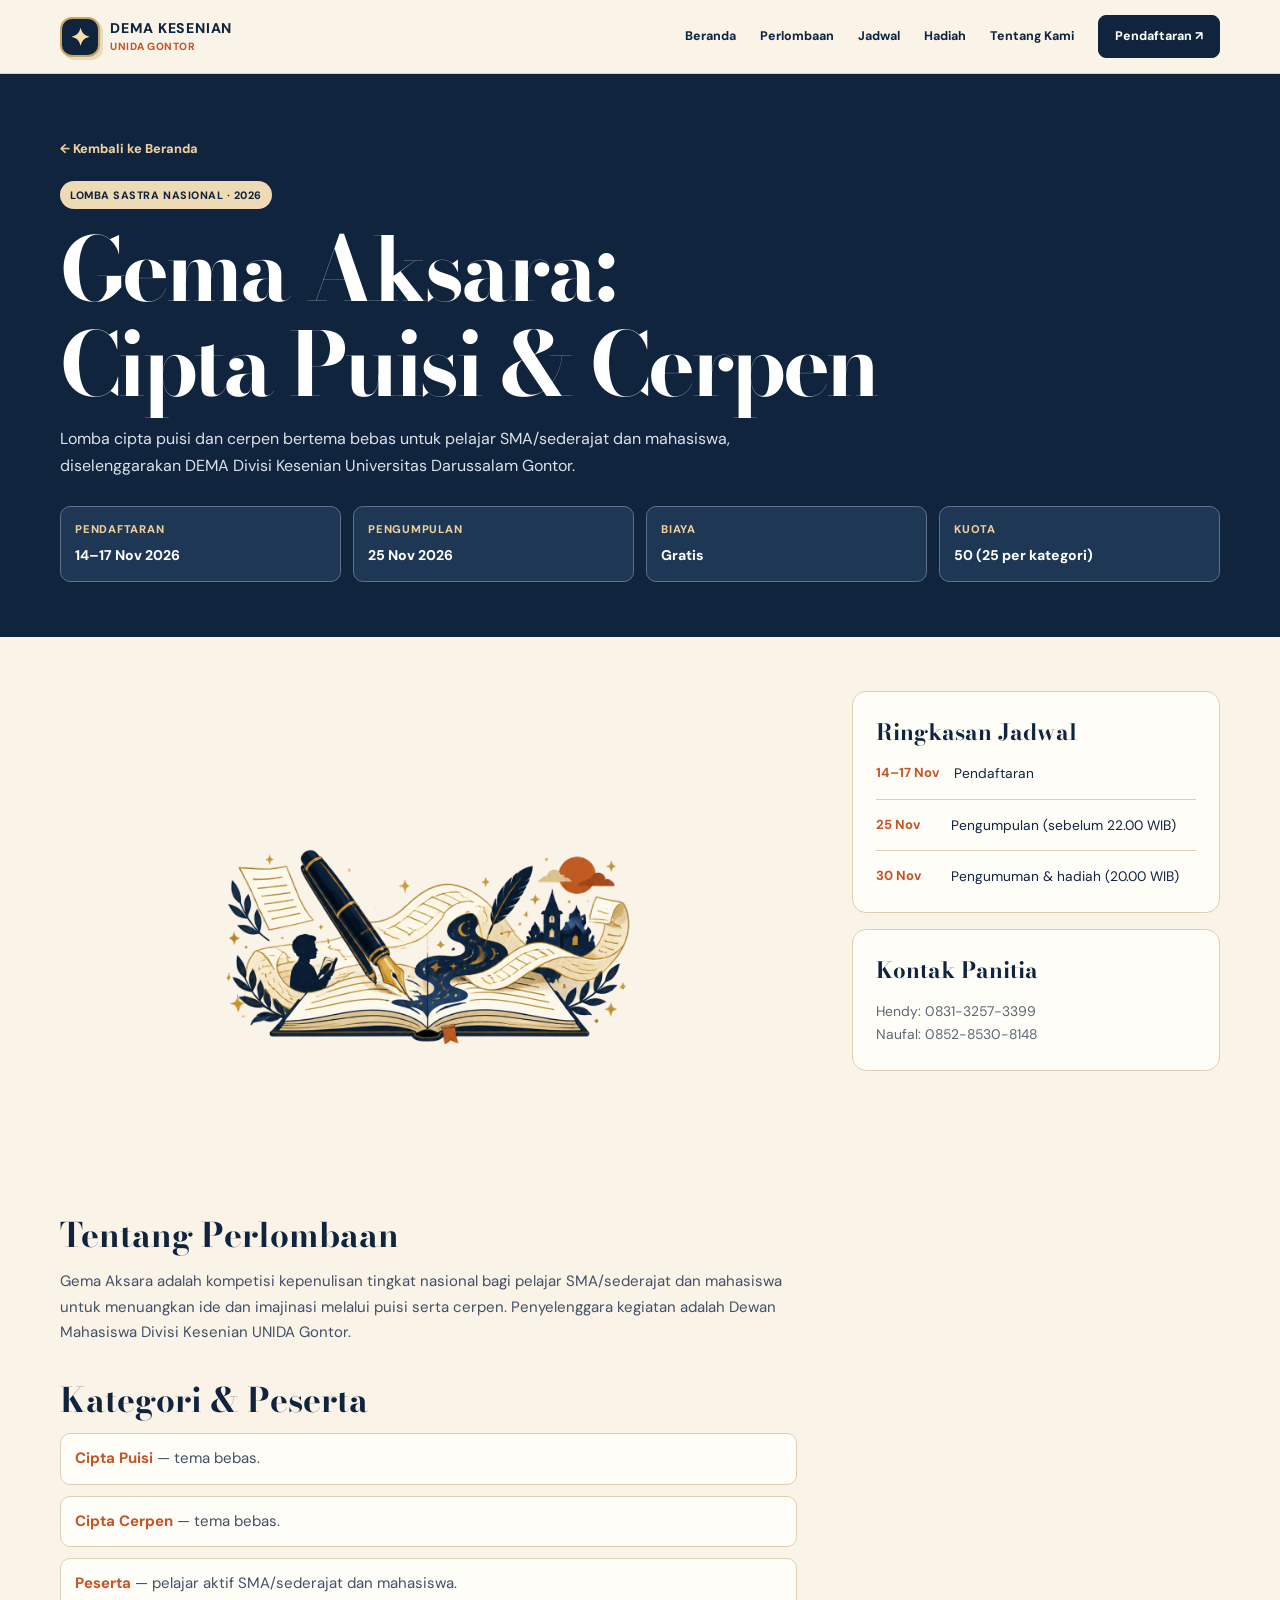
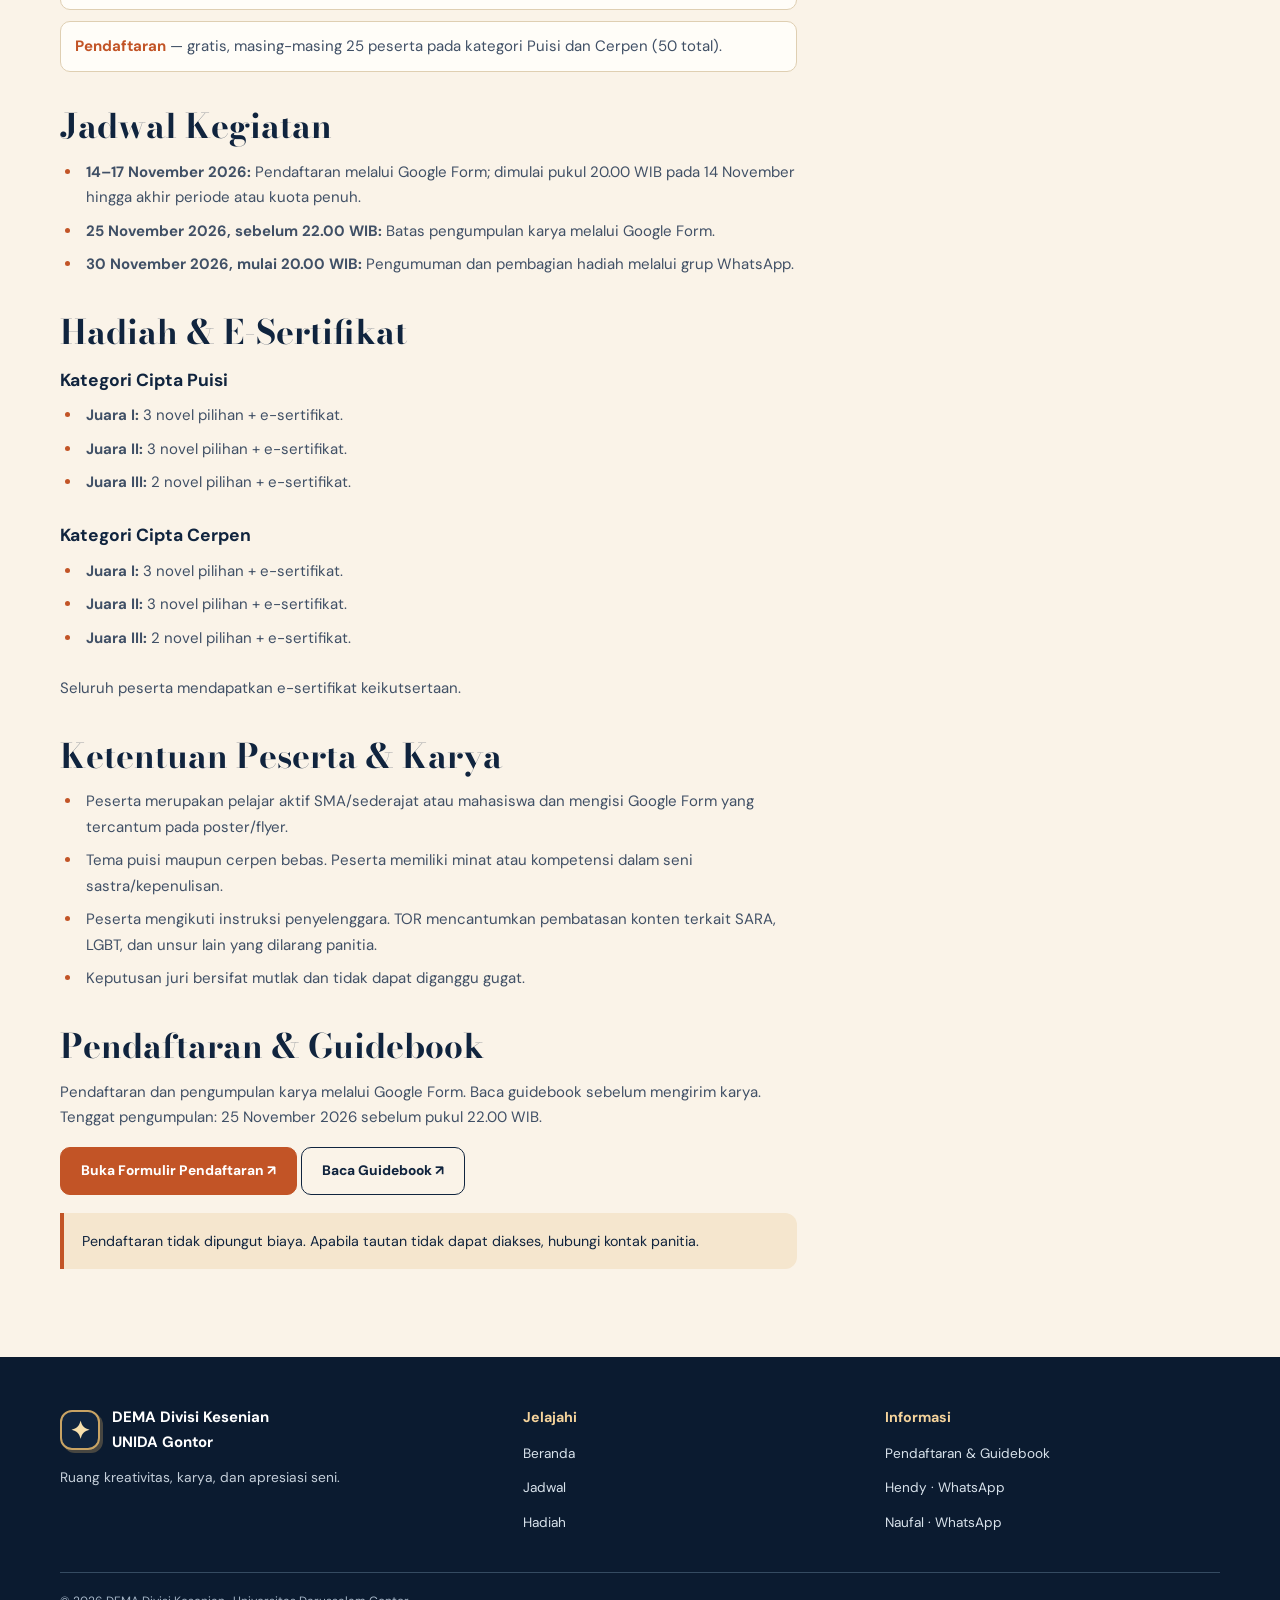
==== commit bde46d87: "Update Gema Aksara categories, eligibility, awards and rules" ====
--- a/Event-1.html
+++ b/Event-1.html
@@ -44,14 +44,14 @@
   <section class="event-hero" aria-labelledby="event-title">
     <div class="container">
       <a href="index.html" class="back-link">← Kembali ke Beranda</a><br>
-      <span class="badge badge-upcoming">Kompetisi Sastra 2026</span>
+      <span class="badge badge-upcoming">Lomba Sastra Nasional · 2026</span>
       <h1 id="event-title">Gema Aksara:<br>Cipta Puisi &amp; Cerpen</h1>
-      <p class="lede">Kompetisi kepenulisan bertema bebas dari DEMA Divisi Kesenian Universitas Darussalam Gontor.</p>
+      <p class="lede">Lomba cipta puisi dan cerpen bertema bebas untuk pelajar SMA/sederajat dan mahasiswa, diselenggarakan DEMA Divisi Kesenian Universitas Darussalam Gontor.</p>
       <div class="event-info">
-        <div class="info-item"><span class="info-label">Pendaftaran</span><span class="info-value">10–13 Nov 2026</span></div>
-        <div class="info-item"><span class="info-label">Pengumpulan</span><span class="info-value">20 Nov 2026</span></div>
+        <div class="info-item"><span class="info-label">Pendaftaran</span><span class="info-value">14–17 Nov 2026</span></div>
+        <div class="info-item"><span class="info-label">Pengumpulan</span><span class="info-value">25 Nov 2026</span></div>
         <div class="info-item"><span class="info-label">Biaya</span><span class="info-value">Gratis</span></div>
-        <div class="info-item"><span class="info-label">Kuota</span><span class="info-value">25 peserta</span></div>
+        <div class="info-item"><span class="info-label">Kuota</span><span class="info-value">50 (25 per kategori)</span></div>
       </div>
     </div>
   </section>
@@ -61,34 +61,54 @@
       <div class="article-body">
         <img class="detail-illustration" src="assets/gema-aksara.svg" alt="Ilustrasi buku dan pena untuk lomba sastra" width="680" height="520">
         <h2 id="tentang">Tentang Perlombaan</h2>
-        <p>Gema Aksara adalah kegiatan cipta puisi dan cerpen yang memberikan ruang bagi peserta untuk menuangkan gagasan dan imajinasi melalui karya tulis. Kegiatan ini diselenggarakan oleh Dewan Mahasiswa Divisi Kesenian UNIDA Gontor.</p>
+        <p>Gema Aksara adalah kompetisi kepenulisan tingkat nasional bagi pelajar SMA/sederajat dan mahasiswa untuk menuangkan ide dan imajinasi melalui puisi serta cerpen. Penyelenggara kegiatan adalah Dewan Mahasiswa Divisi Kesenian UNIDA Gontor.</p>
         <h2>Kategori &amp; Peserta</h2>
         <ul class="key-list">
           <li><strong>Cipta Puisi</strong> — tema bebas.</li>
           <li><strong>Cipta Cerpen</strong> — tema bebas.</li>
-          <li><strong>Peserta</strong> — pelajar SD, SMP, SMA atau sederajat, dan mahasiswa.</li>
-          <li><strong>Pendaftaran</strong> — gratis, dengan kuota 25 peserta.</li>
+          <li><strong>Peserta</strong> — pelajar aktif SMA/sederajat dan mahasiswa.</li>
+          <li><strong>Pendaftaran</strong> — gratis, masing-masing 25 peserta pada kategori Puisi dan Cerpen (50 total).</li>
         </ul>
         <h2 id="timeline">Jadwal Kegiatan</h2>
         <ul>
-          <li><strong>10–13 November 2026:</strong> Pendaftaran dibuka.</li>
-          <li><strong>20 November 2026:</strong> Batas pengumpulan karya.</li>
-          <li><strong>25 November 2026:</strong> Pengumuman.</li>
+          <li><strong>14–17 November 2026:</strong> Pendaftaran melalui Google Form; dimulai pukul 20.00 WIB pada 14 November hingga akhir periode atau kuota penuh.</li>
+          <li><strong>25 November 2026, sebelum 22.00 WIB:</strong> Batas pengumpulan karya melalui Google Form.</li>
+          <li><strong>30 November 2026, mulai 20.00 WIB:</strong> Pengumuman dan pembagian hadiah melalui grup WhatsApp.</li>
         </ul>
-        <h2 id="penghargaan">Hadiah &amp; Sertifikat</h2>
-        <p>Juara I, II, dan III memperoleh uang pembinaan serta sertifikat. Sertifikat keikutsertaan juga disediakan bagi peserta.</p>
+        <h2 id="penghargaan">Hadiah &amp; E-Sertifikat</h2>
+        <h3>Kategori Cipta Puisi</h3>
+        <ul>
+          <li><strong>Juara I:</strong> 3 novel pilihan + e-sertifikat.</li>
+          <li><strong>Juara II:</strong> 3 novel pilihan + e-sertifikat.</li>
+          <li><strong>Juara III:</strong> 2 novel pilihan + e-sertifikat.</li>
+        </ul>
+        <h3>Kategori Cipta Cerpen</h3>
+        <ul>
+          <li><strong>Juara I:</strong> 3 novel pilihan + e-sertifikat.</li>
+          <li><strong>Juara II:</strong> 3 novel pilihan + e-sertifikat.</li>
+          <li><strong>Juara III:</strong> 2 novel pilihan + e-sertifikat.</li>
+        </ul>
+        <p>Seluruh peserta mendapatkan e-sertifikat keikutsertaan.</p>
+        <h2 id="aturan">Ketentuan Peserta &amp; Karya</h2>
+        <ul>
+          <li>Peserta merupakan pelajar aktif SMA/sederajat atau mahasiswa dan mengisi Google Form yang tercantum pada poster/flyer.</li>
+          <li>Tema puisi maupun cerpen bebas. Peserta memiliki minat atau kompetensi dalam seni sastra/kepenulisan.</li>
+          <li>Peserta mengikuti instruksi penyelenggara. TOR mencantumkan pembatasan konten terkait SARA, LGBT, dan unsur lain yang dilarang panitia.</li>
+          <li>Keputusan juri bersifat mutlak dan tidak dapat diganggu gugat.</li>
+        </ul>
         <h2 id="pendaftaran">Pendaftaran &amp; Guidebook</h2>
-        <p>Gunakan tautan dari QR yang tercantum pada poster Gema Aksara untuk membuka informasi pendaftaran dan guidebook. Petunjuk teknis pengiriman karya mengikuti informasi resmi dari panitia.</p>
-        <a class="btn btn-primary" href="https://www.canvaqr.com/RGXFg0dEei" target="_blank" rel="noopener noreferrer">Buka Pendaftaran &amp; Guidebook ↗</a>
-        <div class="notice">Tautan pendaftaran berasal dari QR pada poster yang diberikan panitia. Apabila tautan tidak dapat diakses, hubungi kontak panitia di samping.</div>
+        <p>Pendaftaran dan pengumpulan karya melalui Google Form. Baca guidebook sebelum mengirim karya. Tenggat pengumpulan: 25 November 2026 sebelum pukul 22.00 WIB.</p>
+        <a class="btn btn-primary" href="https://forms.gle/ZDfoFru4xSNYVwqh8" target="_blank" rel="noopener noreferrer">Buka Formulir Pendaftaran ↗</a>
+        <a class="btn btn-ghost" href="https://drive.google.com/file/d/1xsAlhbT4N7l0DRIFtLX7hgG_7dc75yCd/view?usp=sharing" target="_blank" rel="noopener noreferrer">Baca Guidebook ↗</a>
+        <div class="notice">Pendaftaran tidak dipungut biaya. Apabila tautan tidak dapat diakses, hubungi kontak panitia.</div>
       </div>
       <aside class="sidebar">
         <div class="side-card">
           <h3>Ringkasan Jadwal</h3>
           <ul class="timeline">
-            <li><b>10–13 Nov</b><span>Pendaftaran</span></li>
-            <li><b>20 Nov</b><span>Pengumpulan karya</span></li>
-            <li><b>25 Nov</b><span>Pengumuman</span></li>
+            <li><b>14–17 Nov</b><span>Pendaftaran</span></li>
+            <li><b>25 Nov</b><span>Pengumpulan (sebelum 22.00 WIB)</span></li>
+            <li><b>30 Nov</b><span>Pengumuman &amp; hadiah (20.00 WIB)</span></li>
           </ul>
         </div>
         <div class="side-card">
--- a/style.css
+++ b/style.css
@@ -12,6 +12,7 @@
   --gold:#c8a364;
   --gold-pale:#ead5a8;
   --muted:#5b6775;
+  --primary:#c25426;
   --line:#dfcfb2;
   --shadow:0 14px 35px rgba(16,36,62,.075);
   --serif:"Bodoni Moda","Playfair Display",Georgia,serif;
@@ -85,7 +86,7 @@
 .hero-title{font:800 clamp(3.55rem,14vw,6.95rem)/.98 var(--serif);letter-spacing:-.07em;margin-top:19px;text-transform:uppercase;max-width:750px}
 .hero-title span{display:block}
 .hero-title .highlight{color:var(--rust)}
-.hero-tagline{margin-top:18px;font-size:.99rem;font-weight:800;letter-spacing:.075em;text-transform:uppercase}
+.hero-tagline{color:var(--rust);margin-top:18px;font-size:.99rem;font-weight:800;letter-spacing:.075em;text-transform:uppercase}
 .hero-desc{max-width:560px;color:#445367;margin-top:15px;font-size:.96rem}
 .hero-art{position:relative;max-width:560px;margin:0 auto}
 .hero-art::before{content:"";position:absolute;inset:13% 7% 10%;border:1.5px dashed var(--gold);border-radius:48%;transform:rotate(8deg)}
@@ -146,6 +147,7 @@
 .about-mark::before{top:-95px;right:-80px}.about-mark::after{bottom:-95px;left:-80px}
 .about-mark span{position:relative;z-index:1;font:700 clamp(4rem,18vw,7rem)/1 var(--serif);color:var(--navy);letter-spacing:-.08em}
 .about-mark small{display:block;text-transform:uppercase;letter-spacing:.15em;font-weight:800;color:var(--rust);font-size:.72rem}
+.about-title{font:700 clamp(2.1rem,8vw,3.3rem)/1.18 var(--serif);margin-top:8px}.about-title span{color:var(--rust)}
 .about-copy p{margin-top:14px;color:var(--muted)}
 .footer{background:#0b1b30;color:#fff;padding:48px 0 20px}
 .footer-grid,.footer-inner{display:grid;gap:28px}
